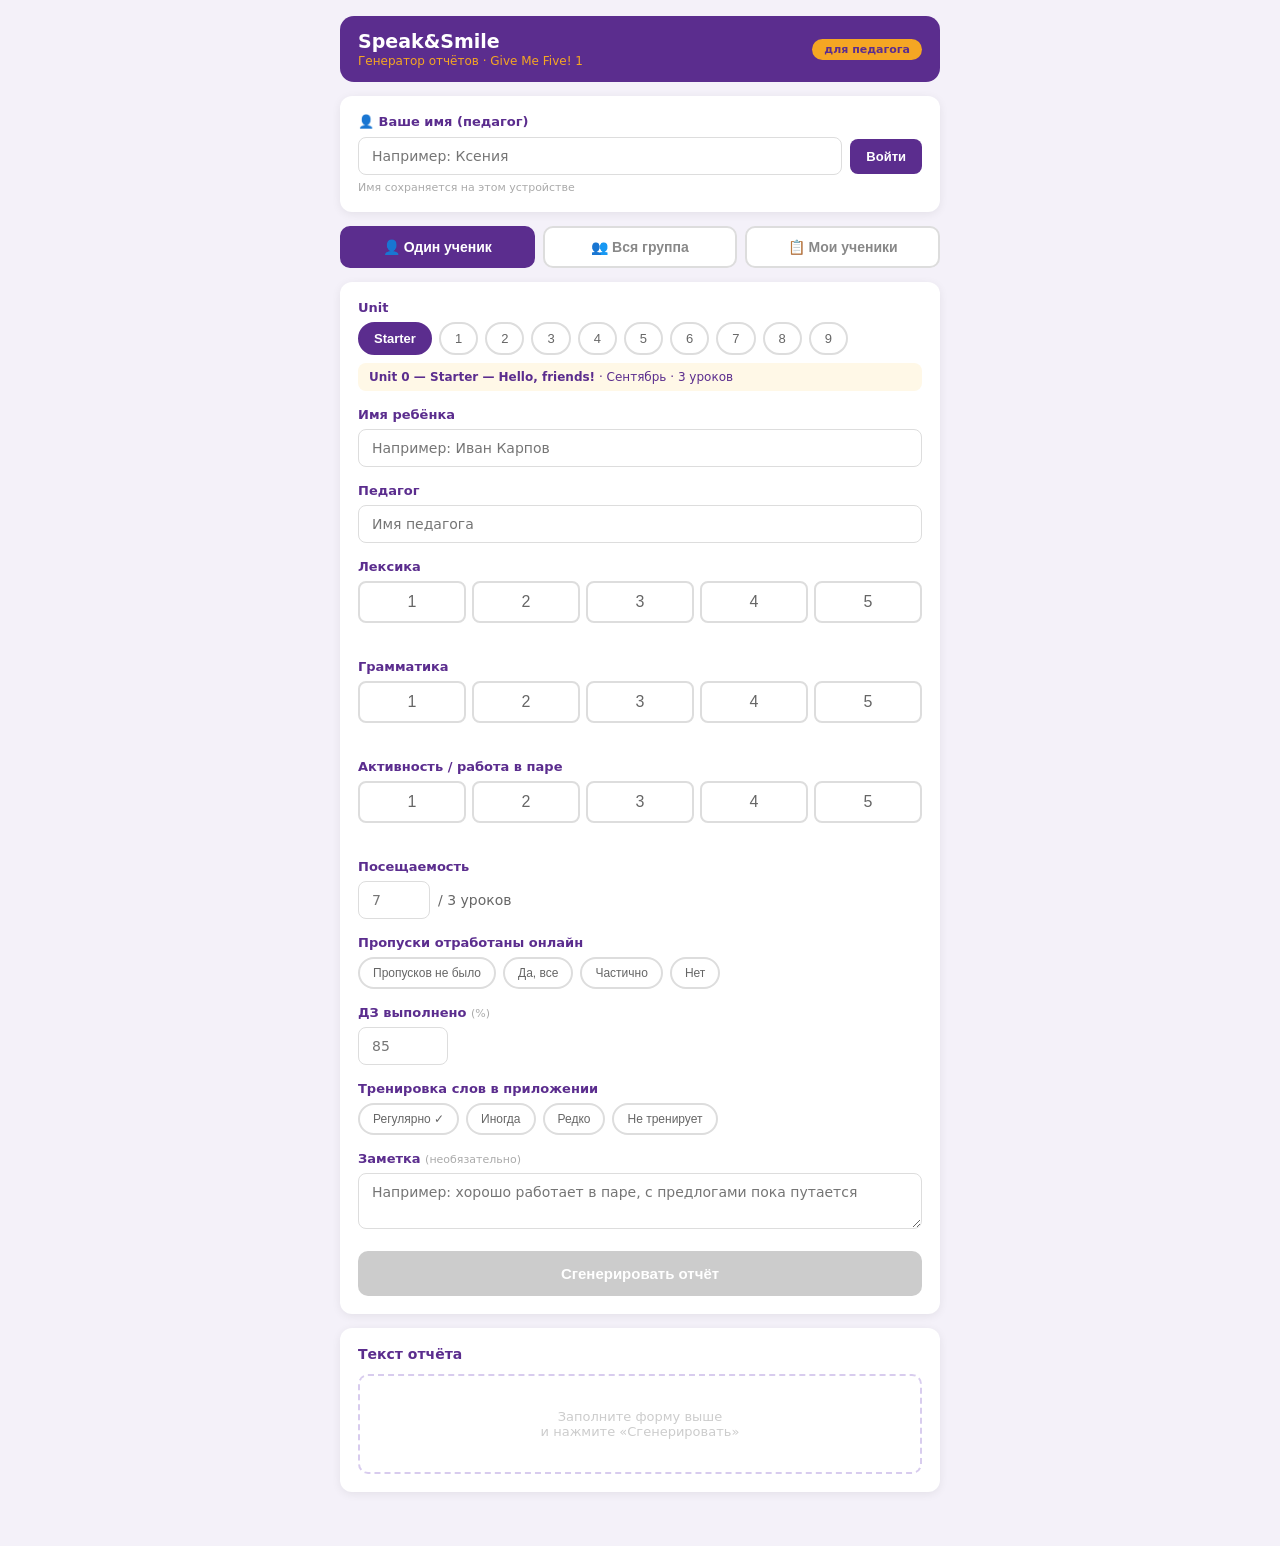
==== index.html @ 87c1279c "Rename GMF1 report generator.html to index.html" ====
<!DOCTYPE html>
<html lang="ru">
<head>
<meta charset="UTF-8">
<meta name="viewport" content="width=device-width, initial-scale=1.0">
<title>Speak&Smile · Генератор отчётов</title>
<style>
* { box-sizing: border-box; margin: 0; padding: 0; }
body {
  font-family: 'Segoe UI', system-ui, -apple-system, sans-serif;
  background: #f4f1f9; min-height: 100vh;
  padding: 16px 14px 40px; color: #222;
}
.wrap { max-width: 600px; margin: 0 auto; }

.header {
  background: #5B2D8E; border-radius: 14px;
  padding: 14px 18px; margin-bottom: 14px;
  display: flex; align-items: center; justify-content: space-between;
}
.header-title { color: white; font-weight: 800; font-size: 19px; }
.header-sub { color: #F5A623; font-size: 12px; margin-top: 2px; }
.header-badge {
  background: #F5A623; color: #5B2D8E;
  font-weight: 700; font-size: 11px;
  padding: 4px 12px; border-radius: 20px;
}

/* Tabs */
.tabs {
  display: flex; gap: 8px; margin-bottom: 14px;
}
.tab {
  flex: 1; padding: 11px;
  border-radius: 10px; border: 2px solid #ddd;
  background: white; color: #888;
  font-size: 14px; font-weight: 600;
  cursor: pointer; text-align: center;
  -webkit-tap-highlight-color: transparent;
}
.tab.on { background: #5B2D8E; border-color: #5B2D8E; color: white; }

.tab-content { display: none; }
.tab-content.on { display: block; }

.card {
  background: white; border-radius: 12px;
  padding: 18px; box-shadow: 0 2px 10px rgba(0,0,0,0.07);
  margin-bottom: 14px;
}
.field { margin-bottom: 16px; }
.lbl {
  display: block; font-size: 13px; font-weight: 600;
  color: #5B2D8E; margin-bottom: 7px;
}
.lbl-hint { font-weight: 400; color: #aaa; font-size: 11px; }
input[type=text], input[type=number], textarea, select {
  width: 100%; padding: 10px 13px;
  border-radius: 8px; border: 1.5px solid #ddd;
  font-size: 14px; font-family: inherit; outline: none;
  -webkit-appearance: none; appearance: none;
  background: white;
}
textarea { resize: vertical; min-height: 56px; }

.pills { display: flex; flex-wrap: wrap; gap: 7px; margin-bottom: 8px; }
.pill {
  padding: 7px 14px; border-radius: 20px;
  border: 2px solid #ddd; background: white;
  color: #666; font-size: 13px; font-weight: 500;
  cursor: pointer; -webkit-tap-highlight-color: transparent;
}
.pill.on { background: #5B2D8E; border-color: #5B2D8E; color: white; font-weight: 700; }

.srow { display: flex; gap: 6px; }
.sbtn {
  flex: 1; padding: 10px 2px;
  border-radius: 8px; border: 2px solid #ddd;
  background: white; color: #666;
  font-size: 16px; cursor: pointer;
  -webkit-tap-highlight-color: transparent;
}
.sbtn.on { background: #5B2D8E; border-color: #5B2D8E; color: white; font-weight: 700; }
.shint { font-size: 11px; color: #999; font-style: italic; margin-top: 5px; min-height: 15px; }

.orow { display: flex; flex-wrap: wrap; gap: 7px; }
.obtn {
  padding: 7px 13px; border-radius: 20px;
  border: 2px solid #ddd; background: white;
  color: #666; font-size: 12px; font-weight: 500;
  cursor: pointer; -webkit-tap-highlight-color: transparent;
}
.obtn.on { background: #5B2D8E; border-color: #5B2D8E; color: white; font-weight: 700; }

.unit-info {
  background: #FFF8E7; border-radius: 8px;
  padding: 7px 11px; font-size: 12px; color: #5B2D8E;
}
.trow { display: flex; align-items: center; gap: 8px; }
.trow input { width: 72px; }
.slash { color: #bbb; font-size: 22px; }
.fhint { font-size: 11px; color: #aaa; margin-top: 4px; }
.pctprev { font-size: 13px; color: #5B2D8E; font-weight: 600; margin-top: 4px; min-height: 18px; }

.genbtn {
  width: 100%; padding: 14px; border-radius: 10px; border: none;
  background: #5B2D8E; color: white;
  font-weight: 700; font-size: 15px; cursor: pointer;
  -webkit-tap-highlight-color: transparent; margin-top: 2px;
}
.genbtn:disabled { background: #ccc; }

.out-hdr { display: flex; align-items: center; justify-content: space-between; margin-bottom: 12px; }
.out-ttl { font-size: 14px; font-weight: 700; color: #5B2D8E; }
.cpbtn {
  padding: 6px 16px; border-radius: 20px;
  border: 1.5px solid #5B2D8E; background: white; color: #5B2D8E;
  font-size: 12px; font-weight: 600; cursor: pointer;
  -webkit-tap-highlight-color: transparent;
}
.cpbtn.done { background: #5B2D8E; color: white; }
.rempty {
  min-height: 100px; display: flex; align-items: center; justify-content: center;
  color: #ccc; text-align: center;
  border: 2px dashed #d8ccee; border-radius: 10px;
  font-size: 13px; padding: 20px;
}
.rbox {
  background: #EDE7F6; border-radius: 10px;
  padding: 16px; font-size: 14px; line-height: 1.8; display: none;
}
.rhint {
  margin-top: 10px; padding: 10px 12px;
  background: #FFF8E7; border-radius: 8px;
  font-size: 12px; color: #777;
  border-left: 3px solid #F5A623; display: none;
}

/* ── GROUP TAB ── */
.group-top {
  display: grid; grid-template-columns: 1fr 1fr; gap: 12px;
  margin-bottom: 16px;
}
.group-section-title {
  font-size: 13px; font-weight: 700; color: #5B2D8E;
  margin-bottom: 10px; padding-bottom: 6px;
  border-bottom: 2px solid #F5A623;
}

/* Pupil rows */
.pupil-row {
  background: white; border-radius: 10px;
  border: 1.5px solid #e8e0f0;
  padding: 14px; margin-bottom: 10px;
}
.pupil-num {
  display: inline-block;
  background: #5B2D8E; color: white;
  font-size: 11px; font-weight: 700;
  padding: 2px 8px; border-radius: 10px;
  margin-bottom: 10px;
}
.pupil-grid {
  display: grid; grid-template-columns: 1fr 1fr; gap: 10px;
}
.pupil-field label {
  display: block; font-size: 11px; font-weight: 600;
  color: #5B2D8E; margin-bottom: 4px;
}
.mini-scores { display: flex; gap: 4px; }
.msb {
  flex: 1; padding: 7px 2px;
  border-radius: 6px; border: 1.5px solid #ddd;
  background: white; color: #666;
  font-size: 14px; cursor: pointer;
  -webkit-tap-highlight-color: transparent;
  text-align: center;
}
.msb.on { background: #5B2D8E; border-color: #5B2D8E; color: white; font-weight: 700; }
.mini-opts { display: flex; flex-wrap: wrap; gap: 4px; }
.mob {
  padding: 4px 8px; border-radius: 12px;
  border: 1.5px solid #ddd; background: white;
  color: #666; font-size: 11px;
  cursor: pointer; -webkit-tap-highlight-color: transparent;
}
.mob.on { background: #5B2D8E; border-color: #5B2D8E; color: white; font-weight: 700; }
.pupil-field input[type=number] { padding: 7px 10px; font-size: 13px; }
.pupil-field input[type=text] { padding: 7px 10px; font-size: 13px; }
.pupil-field textarea { min-height: 42px; padding: 7px 10px; font-size: 12px; }
.pupil-field.full { grid-column: 1 / -1; }

/* Group report output */
.greport-item {
  background: #EDE7F6; border-radius: 10px;
  padding: 14px; margin-bottom: 12px;
}
.greport-name {
  font-size: 12px; font-weight: 700; color: #5B2D8E;
  margin-bottom: 8px; display: flex;
  justify-content: space-between; align-items: center;
}
.greport-text { font-size: 13px; line-height: 1.75; }

/* Pupils list */
.pupil-card {
  border: 1.5px solid #e8e0f0; border-radius: 10px;
  padding: 12px; margin-bottom: 10px;
}
.pupil-card-name {
  font-size: 14px; font-weight: 700; color: #5B2D8E;
  margin-bottom: 8px;
}
.unit-badges { display: flex; flex-wrap: wrap; gap: 5px; margin-bottom: 8px; }
.unit-badge {
  padding: 4px 10px; border-radius: 12px;
  font-size: 11px; font-weight: 600;
  background: #EDE7F6; color: #5B2D8E;
  cursor: pointer; border: 1.5px solid #D8CCEA;
}
.unit-badge.has-data { background: #5B2D8E; color: white; border-color: #5B2D8E; }
.year-btn {
  padding: 7px 14px; border-radius: 8px;
  border: none; background: #F5A623; color: #5B2D8E;
  font-size: 12px; font-weight: 700; cursor: pointer;
  -webkit-tap-highlight-color: transparent;
}
.del-btn {
  padding: 5px 10px; border-radius: 8px;
  border: 1.5px solid #ffcccc; background: white; color: #cc4444;
  font-size: 11px; cursor: pointer;
  -webkit-tap-highlight-color: transparent;
}

/* Year report */
.year-table { width: 100%; border-collapse: collapse; font-size: 12px; margin: 10px 0; }
.year-table th {
  background: #5B2D8E; color: white;
  padding: 6px 4px; text-align: center; font-weight: 600;
}
.year-table td {
  padding: 6px 4px; text-align: center;
  border-bottom: 1px solid #e8e0f0;
}
.year-table tr:nth-child(even) td { background: #f9f6ff; }
.score-cell { font-weight: 700; }
.score-5 { color: #2e7d32; }
.score-4 { color: #558b2f; }
.score-3 { color: #f57c00; }
.score-2 { color: #c62828; }
.score-1 { color: #b71c1c; }
.year-summary {
  background: #EDE7F6; border-radius: 10px;
  padding: 14px; margin-top: 12px;
  font-size: 14px; line-height: 1.8;
}
</style>
</head>
<body>
<div class="wrap">

<div class="header">
  <div>
    <div class="header-title">Speak&amp;Smile</div>
    <div class="header-sub">Генератор отчётов · Give Me Five! 1</div>
  </div>
  <div class="header-badge">для педагога</div>
</div>

<!-- Teacher login -->
<div class="card" id="teacherCard" style="margin-bottom:14px">
  <div class="lbl" style="margin-bottom:8px">👤 Ваше имя (педагог)</div>
  <div style="display:flex;gap:8px;align-items:center">
    <input type="text" id="teacherLogin" placeholder="Например: Ксения" style="flex:1">
    <button onclick="setTeacher()" style="padding:10px 16px;border-radius:8px;border:none;background:#5B2D8E;color:white;font-weight:700;font-size:13px;cursor:pointer;white-space:nowrap">Войти</button>
  </div>
  <div style="font-size:11px;color:#aaa;margin-top:6px">Имя сохраняется на этом устройстве</div>
</div>
<div id="teacherBadge" style="display:none;margin-bottom:14px;padding:10px 16px;background:#EDE7F6;border-radius:10px;align-items:center;justify-content:space-between">
  <span style="font-size:13px;color:#5B2D8E;font-weight:600" id="teacherBadgeName"></span>
  <button onclick="changeTeacher()" style="font-size:11px;color:#aaa;background:none;border:none;cursor:pointer">Сменить</button>
</div>

<!-- Tabs -->
<div class="tabs" style="flex-wrap:wrap">
  <button class="tab on" onclick="switchTab('one',this)">👤 Один ученик</button>
  <button class="tab" onclick="switchTab('group',this)">👥 Вся группа</button>
  <button class="tab" onclick="switchTab('pupils',this);loadPupils()">📋 Мои ученики</button>
</div>

<!-- ════════════════════════════════════════
     TAB: ONE PUPIL
═══════════════════════════════════════ -->
<div class="tab-content on" id="tab-one">
<div class="card">

  <div class="field">
    <span class="lbl">Unit</span>
    <div class="pills" id="unitPills">
      <button class="pill on" onclick="selUnit(0,this,'one')">Starter</button>
      <button class="pill" onclick="selUnit(1,this,'one')">1</button>
      <button class="pill" onclick="selUnit(2,this,'one')">2</button>
      <button class="pill" onclick="selUnit(3,this,'one')">3</button>
      <button class="pill" onclick="selUnit(4,this,'one')">4</button>
      <button class="pill" onclick="selUnit(5,this,'one')">5</button>
      <button class="pill" onclick="selUnit(6,this,'one')">6</button>
      <button class="pill" onclick="selUnit(7,this,'one')">7</button>
      <button class="pill" onclick="selUnit(8,this,'one')">8</button>
      <button class="pill" onclick="selUnit(9,this,'one')">9</button>
    </div>
    <div class="unit-info" id="uinfo-one"><strong>Unit 1 — My Classroom</strong> · Сентябрь</div>
  </div>

  <div class="field">
    <label class="lbl" for="cname">Имя ребёнка</label>
    <input type="text" id="cname" placeholder="Например: Иван Карпов" oninput="chkOne()">
  </div>
  <div class="field">
    <label class="lbl" for="tname">Педагог</label>
    <input type="text" id="tname" placeholder="Имя педагога">
  </div>

  <div class="field">
    <span class="lbl">Лексика</span>
    <div class="srow" id="vrow">
      <button class="sbtn" onclick="selS('v',1,this)">1</button>
      <button class="sbtn" onclick="selS('v',2,this)">2</button>
      <button class="sbtn" onclick="selS('v',3,this)">3</button>
      <button class="sbtn" onclick="selS('v',4,this)">4</button>
      <button class="sbtn" onclick="selS('v',5,this)">5</button>
    </div>
    <div class="shint" id="vhint"></div>
  </div>
  <div class="field">
    <span class="lbl">Грамматика</span>
    <div class="srow" id="grow">
      <button class="sbtn" onclick="selS('g',1,this)">1</button>
      <button class="sbtn" onclick="selS('g',2,this)">2</button>
      <button class="sbtn" onclick="selS('g',3,this)">3</button>
      <button class="sbtn" onclick="selS('g',4,this)">4</button>
      <button class="sbtn" onclick="selS('g',5,this)">5</button>
    </div>
    <div class="shint" id="ghint"></div>
  </div>
  <div class="field">
    <span class="lbl">Активность / работа в паре</span>
    <div class="srow" id="arow">
      <button class="sbtn" onclick="selS('a',1,this)">1</button>
      <button class="sbtn" onclick="selS('a',2,this)">2</button>
      <button class="sbtn" onclick="selS('a',3,this)">3</button>
      <button class="sbtn" onclick="selS('a',4,this)">4</button>
      <button class="sbtn" onclick="selS('a',5,this)">5</button>
    </div>
    <div class="shint" id="ahint"></div>
  </div>

  <div class="field">
    <span class="lbl">Посещаемость</span>
    <div class="trow">
      <input type="number" id="att" placeholder="7" min="0" max="8" style="width:72px">
      <span style="color:#666;font-size:14px" id="attMax">/ 7 уроков</span>
    </div>
  </div>
  <div class="field">
    <span class="lbl">Пропуски отработаны онлайн</span>
    <div class="orow" id="orow">
      <button class="obtn" onclick="selO('none',this)">Пропусков не было</button>
      <button class="obtn" onclick="selO('yes',this)">Да, все</button>
      <button class="obtn" onclick="selO('partial',this)">Частично</button>
      <button class="obtn" onclick="selO('no',this)">Нет</button>
    </div>
  </div>
  <div class="field">
    <span class="lbl">ДЗ выполнено <span class="lbl-hint">(%)</span></span>
    <input type="number" id="hw" placeholder="85" min="0" max="100" style="width:90px">
  </div>
  <div class="field">
    <span class="lbl">Тренировка слов в приложении</span>
    <div class="orow" id="approw">
      <button class="obtn" onclick="selApp('always',this)">Регулярно ✓</button>
      <button class="obtn" onclick="selApp('sometimes',this)">Иногда</button>
      <button class="obtn" onclick="selApp('rarely',this)">Редко</button>
      <button class="obtn" onclick="selApp('never',this)">Не тренирует</button>
    </div>
  </div>
  <div id="testField" class="field">
    <span class="lbl">Результат теста</span>
    <div class="trow">
      <input type="number" id="ts" placeholder="54" min="0" oninput="updPct()">
      <span class="slash">/</span>
      <input type="number" id="tt" placeholder="60" min="0" oninput="updPct()">
    </div>
    <div class="fhint">набрано / максимум</div>
    <div class="pctprev" id="pctprev"></div>
  </div>
  <div class="field">
    <label class="lbl" for="note">Заметка <span class="lbl-hint">(необязательно)</span></label>
    <textarea id="note" placeholder="Например: хорошо работает в паре, с предлогами пока путается"></textarea>
  </div>

  <button class="genbtn" id="gbtn" disabled onclick="genOne()">Сгенерировать отчёт</button>
</div>

<div class="card">
  <div class="out-hdr">
    <div class="out-ttl">Текст отчёта</div>
    <button class="cpbtn" id="cpbtn" style="display:none" onclick="cpOne()">Копировать</button>
  </div>
  <div class="rempty" id="rempty">Заполните форму выше<br>и нажмите «Сгенерировать»</div>
  <div class="rbox" id="rbox"></div>
  <div class="rhint" id="rhint">Скопируйте текст и вставьте в Telegram или приложение.</div>
  <div id="saveOneArea" style="display:none;margin-top:10px">
    <button onclick="saveOne()" id="saveBtnOne" style="width:100%;padding:11px;border-radius:10px;border:2px solid #5B2D8E;background:white;color:#5B2D8E;font-weight:700;font-size:14px;cursor:pointer">
      💾 Сохранить данные ученика
    </button>
    <div id="saveOneMsg" style="font-size:12px;color:#aaa;text-align:center;margin-top:6px;min-height:16px"></div>
  </div>
</div>
</div><!-- /tab-one -->


<!-- ════════════════════════════════════════
     TAB: GROUP
═══════════════════════════════════════ -->
<div class="tab-content" id="tab-group">
<div class="card">
  <div class="group-section-title">Общие данные группы</div>

  <div class="group-top">
    <div class="field">
      <span class="lbl">Unit</span>
      <div class="pills" id="gUnitPills">
        <button class="pill on" onclick="selUnit(0,this,'group')">Starter</button>
        <button class="pill" onclick="selUnit(1,this,'group')">1</button>
        <button class="pill" onclick="selUnit(2,this,'group')">2</button>
        <button class="pill" onclick="selUnit(3,this,'group')">3</button>
        <button class="pill" onclick="selUnit(4,this,'group')">4</button>
        <button class="pill" onclick="selUnit(5,this,'group')">5</button>
        <button class="pill" onclick="selUnit(6,this,'group')">6</button>
        <button class="pill" onclick="selUnit(7,this,'group')">7</button>
        <button class="pill" onclick="selUnit(8,this,'group')">8</button>
        <button class="pill" onclick="selUnit(9,this,'group')">9</button>
      </div>
      <div class="unit-info" id="uinfo-group" style="margin-top:6px"><strong>Unit 1 — My Classroom</strong> · Сентябрь</div>
    </div>
    <div>
      <div class="field">
        <label class="lbl" for="gTeacher">Педагог</label>
        <input type="text" id="gTeacher" placeholder="Имя педагога">
      </div>
      <div class="field">
        <label class="lbl" for="gTestTotal">Максимум теста</label>
        <input type="number" id="gTestTotal" placeholder="60" min="0" style="width:80px">
      </div>
    </div>
  </div>
</div>

<!-- 12 pupil rows -->
<div id="pupilRows"></div>

<div class="card" style="text-align:center">
  <button class="genbtn" onclick="genGroup()" style="max-width:400px;margin:0 auto;margin-bottom:10px">
    Сгенерировать все отчёты
  </button>
  <button onclick="saveGroup()" id="saveBtnGroup" style="display:none;width:100%;max-width:400px;margin:0 auto;padding:11px;border-radius:10px;border:2px solid #5B2D8E;background:white;color:#5B2D8E;font-weight:700;font-size:14px;cursor:pointer">
    💾 Сохранить данные группы
  </button>
  <div id="saveGroupMsg" style="font-size:12px;color:#aaa;text-align:center;margin-top:6px;min-height:16px"></div>
</div>

<div id="groupOutput"></div>
</div><!-- /tab-group -->

<!-- ════════════════════════════════════════
     TAB: MY PUPILS
═══════════════════════════════════════ -->
<div class="tab-content" id="tab-pupils">

<div class="card">
  <div class="group-section-title">Мои ученики</div>
  <div style="font-size:12px;color:#aaa;margin-bottom:12px">
    Все сохранённые данные на этом устройстве
  </div>
  <div id="pupilsList"></div>
</div>

<!-- Годовой отчёт -->
<div class="card" id="yearCard" style="display:none">
  <div class="group-section-title" id="yearTitle"></div>
  <div id="yearContent"></div>
</div>

</div><!-- /tab-pupils -->

</div><!-- /wrap -->

<script>
var UNITS=[
  {n:0,t:"Starter — Hello, friends!",  m:"Сентябрь",          att:3,  hasTest:false, v:"числа 1–10, цвета, дни недели, формы",                        g:"Hello / Goodbye. What's your name? / I'm (Jake). Classroom commands."},
  {n:1,t:"Ready for school!",           m:"Сентябрь–Октябрь",  att:7,  hasTest:true,  v:"предметы класса (pencil, book, bag, ruler, scissors, glue)",   g:"Where's my…? / It's in / on / under the (bag)"},
  {n:2,t:"Happy birthday!",             m:"Октябрь",            att:7,  hasTest:true,  v:"игрушки (bike, ball, kite, doll, robot, skateboard)",          g:"Is it a…? / Yes, it is. / No, it isn't. / My favourite toy is…"},
  {n:3,t:"At the circus",               m:"Ноябрь",             att:7,  hasTest:true,  v:"части тела, внешность (head, eyes, nose, hair, arms, legs)",   g:"I've / He's / She's got… (have got)"},
  {n:4,t:"Fantastic food!",             m:"Ноябрь–Декабрь",    att:9,  hasTest:true,  v:"еда и фрукты (pizza, soup, salad, fish, bananas, grapes)",    g:"I like / don't like / love… Do you like…? Yes/No"},
  {n:5,t:"Fun on the farm",             m:"Январь–Февраль",    att:7,  hasTest:true,  v:"животные фермы (cow, horse, sheep, pig, duck, hen, goat)",    g:"can / can't — (Birds) can fly. / (Pigs) can't climb."},
  {n:6,t:"A day in the park",           m:"Февраль",            att:7,  hasTest:true,  v:"парк, природа (slide, swing, pond, tree, flower, butterfly)", g:"Where's / Where are…? He's / She's / They're (behind / next to…)"},
  {n:7,t:"Let's explore my town!",      m:"Март",               att:7,  hasTest:true,  v:"места в городе, транспорт (zoo, library, hospital, bus, train)", g:"There is / There are… How many…? Numbers 11–20"},
  {n:8,t:"Camping fun!",                m:"Март–Апрель",        att:7,  hasTest:true,  v:"одежда, активности (T-shirt, jeans, coat, boots; climbing, fishing)", g:"Present Continuous — What are you wearing? / He's / She's (riding a horse)"},
  {n:9,t:"Day and night",               m:"Апрель–Май",         att:11, hasTest:true,  v:"ежедневные действия (wake up, brush teeth, have breakfast, go to school, go to bed)", g:"I (wash my face) every day. / In the morning / afternoon / evening"}
];
var SL={1:"не усвоено",2:"слабо, нужна дополнительная работа",3:"справляется с поддержкой",4:"уверенно",5:"отлично, без подсказок"};
var AL={1:"почти не включается",2:"активность ниже среднего",3:"включается, иногда нужно побуждение",4:"активен(а), хорошо работает в паре",5:"очень активен(а), инициативен(а)"};
var OL={none:"пропусков не было",yes:"все пропуски отработаны онлайн",partial:"пропуски отработаны частично",no:"пропущенные уроки не отработаны"};
var APL={always:"регулярно ✓",sometimes:"иногда",rarely:"редко — рекомендуем заниматься чаще",never:"не выполняется — рекомендуем включить в домашнюю рутину"};

var S={ui:0,v:0,g:0,a:0,o:"",app:""};
var GS={ui:0};

// ── Tab switch ────────────────────────────────────────────
function switchTab(name,btn){
  document.querySelectorAll('.tab').forEach(function(b){b.classList.remove('on');});
  document.querySelectorAll('.tab-content').forEach(function(c){c.classList.remove('on');});
  btn.classList.add('on');
  document.getElementById('tab-'+name).classList.add('on');
}

// ── Unit select ───────────────────────────────────────────
function selUnit(i,btn,mode){
  var pillsId = mode==='group' ? 'gUnitPills' : 'unitPills';
  var infoId  = mode==='group' ? 'uinfo-group' : 'uinfo-one';
  document.querySelectorAll('#'+pillsId+' .pill').forEach(function(b){b.classList.remove('on');});
  btn.classList.add('on');
  var u=UNITS[i];
  document.getElementById(infoId).innerHTML='<strong>Unit '+u.n+' — '+u.t+'</strong> · '+u.m+' · '+u.att+' уроков';
  if(mode==='one'){
    var attMax=document.getElementById('attMax');
    if(attMax) attMax.textContent='/ '+u.att+' уроков';
    var tf=document.getElementById('testField');
    if(tf) tf.style.display=u.hasTest?'':'none';
  }
  if(mode==='group') GS.ui=i; else { S.ui=i; chkOne(); }
}

// ── One-pupil selectors ───────────────────────────────────
function selS(k,val,btn){
  S[k]=val;
  var rowId=k==='v'?'vrow':k==='g'?'grow':'arow';
  var hintId=k==='v'?'vhint':k==='g'?'ghint':'ahint';
  document.querySelectorAll('#'+rowId+' .sbtn').forEach(function(b){b.classList.remove('on');});
  btn.classList.add('on');
  document.getElementById(hintId).textContent=(k==='a'?AL:SL)[val];
  chkOne();
}
function selO(val,btn){
  S.o=val;
  document.querySelectorAll('#orow .obtn').forEach(function(b){b.classList.remove('on');});
  btn.classList.add('on');
}
function selApp(val,btn){
  S.app=val;
  document.querySelectorAll('#approw .obtn').forEach(function(b){b.classList.remove('on');});
  btn.classList.add('on');
}
function updPct(){
  var s=parseFloat(document.getElementById('ts').value);
  var t=parseFloat(document.getElementById('tt').value);
  document.getElementById('pctprev').textContent=(s>0&&t>0)?'→ '+Math.round(s/t*100)+'%':'';
}
function chkOne(){
  var ok=document.getElementById('cname').value.trim()&&S.v&&S.g&&S.a;
  document.getElementById('gbtn').disabled=!ok;
}

// ── Тексты отчётов ────────────────────────────────────────
var REPORTS = {
  0: { // Starter — Hello, friends!
    main:[
      '{name} только начинает знакомиться с английским в учебнике. Стартовый блок — это плавный вход, и не все всё схватывают сразу. Продолжаем.',
      'Стартовый блок проходит постепенно. {name} уже откликается на команды класса (Stand up! Open your book!), знакомится и прощается по-английски. Числа и цвета из Starter — с опорой.',
      '{name} освоил(а) основу Starter: представляется — «My name is…», считает до 10, называет цвета и дни недели. На уроках участвует, в диалогах с опорой справляется. Хороший старт.',
      '{name} уверенно прошёл(а) Starter: знакомится — «What\'s your name? — I\'m…», называет числа, цвета, дни недели, понимает команды класса. Готов(а) к работе с учебником.',
      'Отличный старт! {name} сразу вошёл(а) в ритм: уверенно знакомится — «Hi! My name is… Nice to meet you!», считает до 10, знает все цвета и дни недели. Команды класса понимает без перевода. Прекрасная база для первого юнита.'
    ],
    reading:[
      'Фонетика (JP Book 2): начинаем знакомство со звуками ch, sh. Пока в самом начале.',
      'Фонетика (JP Book 2): звуки ch (chip) и sh (ship) — знакомство. {name} слышит разницу, читает с опорой.',
      'Фонетика (JP Book 2): ch и sh — с поддержкой. Начинаем th. {name} уже пробует читать короткие слова.',
      'Фонетика (JP Book 2): ch, sh — уверенно. th (this, three) — осваивает. Хороший темп.',
      'Фонетика (JP Book 2): ch, sh, th — отлично. {name} читает chip, chop, ship, fish, this, three — без ошибок. Сильное начало.'
    ]
  },
  1: { // Unit 1 — Ready for school!
    main:[
      '{name} пока осваивается с форматом учебника. Предметы класса и предлоги места (in, on, under) требуют дополнительной практики. Будем работать.',
      'Стартовый юнит даётся постепенно. {name} уже узнаёт предметы класса и понимает вопрос «Where\'s my pencil?», но самостоятельно строить ответ пока сложно. С опорой справляется — это уже хорошо.',
      '{name} освоил(а) предметы класса: pencil, book, bag, ruler, rubber, scissors, glue. Понимает и отвечает: «Where\'s my pencil? — It\'s on the desk». Предлоги in / on / under с опорой. В диалогах участвует.',
      'Хороший юнит! {name} знает предметы класса и уверенно отвечает: «It\'s in the bag / on the desk / under the chair». Умеет попросить: «May I borrow your ruler?» Ориентируется в классе на английском.',
      'Отличный юнит! {name} свободно ориентируется в классе: называет все предметы, говорит где что лежит — «It\'s in the bag», «Put it on the shelf». «May I borrow your…? — Of course!» использует в реальных ситуациях.'
    ],
    reading:[
      'Фонетика (JP Book 2): ch, sh, th, ng — продолжаем. Пока в процессе освоения.',
      'Фонетика: th (this, three) и ng (ring, long) — с опорой. Читает слова медленно.',
      'Фонетика: ch, sh, th, ng — знакомы. {name} читает с небольшой поддержкой: chip, shop, ring.',
      'Фонетика: ch, sh, th, ng — усвоены. {name} читает уверенно: chip, shop, fish, this, ring, long.',
      'Фонетика: ch, sh, th (мягкий и твёрдый), ng — отлично. {name} читает бегло: chip, much, ship, dish, this, that, ring, strong.'
    ]
  },
  2: { // Unit 2 — Happy birthday!
    main:[
      '{name} пока затрудняется с названиями игрушек и вопросом «Is it a…?». Тема интересная — продолжим закреплять.',
      'Игрушки знакомы частично: bike, ball, doll узнаёт. «Is it a bike? — Yes, it is» с опорой. robot и skateboard требуют повторения.',
      '{name} знает большинство игрушек и участвует в диалоге: «Is it a robot? — No, it isn\'t. It\'s a kite!» Прилагательные big / small, old / new — понимает, в речи с подсказкой.',
      '{name} уверенно ведёт диалог: «What is it? — It\'s a skateboard. Is it big? — Yes, it is!» Описывает: «It\'s a small red car». Загадки про игрушки — любимое задание.',
      '{name} говорит об игрушках свободно: описывает, загадывает, отгадывает — «It\'s big and fast. Is it a bike? — No! It\'s a skateboard!» Прилагательные в речи естественны: «I\'ve got a new blue robot».'
    ],
    reading:[
      'Фонетика (JP Book 2): короткие гласные a, e, i, o, u — различение. Пока в начале.',
      'Фонетика: короткие гласные — узнаёт с опорой. hat / hit / hot пока путаются.',
      'Фонетика: короткие гласные — с поддержкой. CVC-слова (cat, hen, big, dog, fun) — в основном правильно.',
      'Фонетика: короткие гласные — уверенно различает. CVC-слова — без ошибок.',
      'Фонетика: короткие гласные — отлично. {name} читает и пишет CVC-слова свободно, слышит разницу между hat / hit / hot.'
    ]
  },
  3: { // Unit 3 — At the circus
    main:[
      'Тема тела и внешности пока даётся с трудом. «I\'ve got…» — конструкция новая, нужна практика.',
      'Части тела знает: head, eyes, nose, mouth, hands, legs. «I\'ve got a red nose» с опорой получается. Описывать внешность другого пока сложно.',
      '{name} знает части тела и описывает себя: «I\'ve got blue eyes and short hair». Может описать другого: «She\'s got curly hair». В игре «Guess who?» с удовольствием участвует.',
      '{name} уверенно описывает внешность: «He\'s got big ears and a funny nose», «She\'s got long curly hair and green eyes». Have got — без ошибок. В «Guess who?» — один из лучших.',
      '{name} описывает внешность легко — и реальную, и фантастическую: «The monster has got three heads and four mouths!» Have got — свободно. Описание любого человека за 10 секунд.'
    ],
    reading:[
      'Фонетика (JP Book 2): двойные согласные (ll, ff, ss, zz) и ck — знакомство.',
      'Фонетика: двойные согласные (bell, off, miss) — с опорой. ck (kick, clock) — знакомство.',
      'Фонетика: двойные согласные — с поддержкой. ck vs k — понимает правило, иногда путается.',
      'Фонетика: двойные согласные — уверенно. ck (kick, back, clock) — без ошибок.',
      'Фонетика: двойные согласные и ck vs k — отлично. {name} применяет правила автоматически.'
    ]
  },
  4: { // Unit 4 — Fantastic food! + Резерв 1
    main:[
      'Еда и фрукты — тема пока осваивается. «I like / I don\'t like» понимает, но в речи использует с трудом.',
      '{name} знает основные продукты: pizza, rice, soup, fish. Говорит о предпочтениях с опорой: «I like pizza. I don\'t like soup». «Do you like…?» понимает, ответить самостоятельно пока сложно.',
      'Хорошо знает еду и фрукты. Ведёт диалог: «Do you like bananas? — Yes, I do! Do you like onions? — No, I don\'t!» Составил(а) своё меню. «I love pizza!» уже в активной речи.',
      '{name} уверенно говорит о еде: «I love pizza, but I don\'t like soup». Проводит опрос: «Do you like strawberries?» Составил(а) меню и рассказал(а) о нём классу.',
      '{name} говорит о еде естественно: «I love pasta and mangoes, but I absolutely don\'t like mushrooms!» Знает все продукты и фрукты, с удовольствием проводит опросы. Do you like…? — любимый вопрос на уроке.'
    ],
    reading:[
      'Фонетика (JP Book 2): Magic e (a-e, i-e) — знакомство. Пока в начале пути.',
      'Фонетика: Magic e (a-e: cake, name) — с опорой. Путает с короткой a.',
      'Фонетика: Magic e (a-e: cake; i-e: kite, bike) — с поддержкой. Длинная гласная начинает получаться.',
      'Фонетика: Magic e (a-e, e-e, i-e) — уверенно: cake, name, Pete, kite, smile.',
      'Фонетика: Magic e (a-e, e-e, i-e, o-e, u-e) — отлично. {name} читает длинные гласные свободно. Понимает правило молчаливой e.'
    ]
  },
  5: { // Unit 5 — Fun on the farm
    main:[
      'Животные фермы и can / can\'t — новая тема, пока даётся с трудом. Продолжаем.',
      'Знает основных животных: cow, horse, pig, duck. Can / can\'t понимает, в речи с опорой: «Cows can\'t fly».',
      '{name} знает животных фермы и говорит об их способностях: «Horses can run, but they can\'t swim». Загадки составляет с подсказкой.',
      '{name} уверенно использует can / can\'t: «Ducks can swim and fly, but they can\'t climb». Загадку составил(а) сам(а) и загадал(а) классу.',
      'Can / can\'t — свободное владение. {name} говорит о животных, людях и о себе: «I can swim and run, but I can\'t fly — I\'m not a bird!» Загадки составляет творчески.'
    ],
    reading:[
      'Фонетика (JP Book 2): /ai/ (rain, play) и /ee/ (tree, leaf) — знакомство.',
      'Фонетика: /ai/ через ai (rain) и ay (play) — с опорой. /ee/ через ee (tree) — знакомство.',
      'Фонетика: /ai/ — с поддержкой. /ee/ (ee, ea, e-e) — осваивает.',
      'Фонетика: /ai/ — уверенно. /ee/ через ee (tree) и ea (leaf, meat) — хорошо.',
      'Фонетика: /ai/ и /ee/ во всех написаниях — отлично. {name} читает: rain, play, tree, leaf, Pete — без подсказок.'
    ]
  },
  6: { // Unit 6 — A day in the park
    main:[
      'Парк и предлоги места — новая тема. «Where\'s…?» пока воспринимается с трудом, нужна практика.',
      'Знает места в парке: slide, swing, pond. Отвечает с опорой: «She\'s on the swing». Предлоги behind, in front of пока путаются.',
      '{name} ориентируется в парке: «Where\'s Tom? — He\'s behind the tree». Природные объекты знает. Предлоги места использует, иногда нужна подсказка.',
      '{name} уверенно описывает расположение: «She\'s on the swing», «They\'re behind the fountain», «The bee is next to the flower». «Where\'s…?» — без затруднений.',
      'Предлоги места — свободное владение. {name} описывает любую сцену: «The cat is under the bench, the bird is on the tree, the children are in front of the fountain».'
    ],
    reading:[
      'Фонетика (JP Book 2): /ie/ (pie, kite) и /oa/ (coat, grow) — знакомство.',
      'Фонетика: /ie/ (pie, i-e: kite) — с опорой. /oa/ (coat, grow) — знакомство.',
      'Фонетика: /ie/ — с поддержкой. /oa/ (oa, ow, o-e) — осваивает.',
      'Фонетика: /ie/ — уверенно (pie, kite, sky, night). /oa/ — хорошо (coat, grow, bone).',
      'Фонетика: /ie/ и /oa/ во всех написаниях — отлично. {name} читает: pie, kite, night, coat, toad, grow — без ошибок.'
    ]
  },
  7: { // Unit 7 — Let's explore my town!
    main:[
      'Город и «There is / There are» — объёмная тема. Пока в начале пути, продолжаем.',
      'Знает основные места: park, school, hospital, library. «There\'s a…» понимает, «There are…» и числа 11–20 пока с трудом.',
      '{name} говорит о городе: «There\'s a big library and two sweet shops». Числа 11–20 знает, «How many…?» с опорой.',
      '{name} уверенно описывает город: «There are three buses and a taxi». «How many schools are there?» — задаёт сам(а). Числа 11–20 — без ошибок.',
      'Город как на ладони! {name} описывает freely: «There\'s a big zoo next to the park, and there are twelve buses at the station». Числа, транспорт, места — всё в активном словаре.'
    ],
    reading:[
      'Фонетика (JP Book 2): /oo/ длинный и короткий, /or/ — знакомство.',
      'Фонетика: /oo/ длинный (moon, food) — с опорой. /oo/ короткий (book, cook) — путает.',
      'Фонетика: /oo/ оба варианта — с поддержкой. /or/ (storm, fork) — осваивает.',
      'Фонетика: /oo/ (moon / book) — уверенно различает. /or/ (storm, fork, sort) — хорошо.',
      'Фонетика: /oo/ длинный и короткий, /or/ — отлично. {name} различает moon и book на слух и в тексте.'
    ]
  },
  8: { // Unit 8 — Camping fun!
    main:[
      'Одежда и Present Continuous — новые темы. «What are you wearing?» пока воспринимается с трудом.',
      'Одежду знает частично: T-shirt, jeans, hat. Present Continuous понимает, «She\'s wearing…» самостоятельно строит с трудом.',
      '{name} знает одежду и отвечает: «I\'m wearing a blue T-shirt and jeans». Описывает других: «She\'s wearing a dress». Активности — с опорой.',
      '{name} уверенно использует Present Continuous: «He\'s climbing a tree», «She\'s wearing a red coat and boots». Описывает картинки и реальные ситуации.',
      'Present Continuous — как родной. {name} описывает всё что видит: «He\'s riding a horse, she\'s making a fire, and they\'re putting up a tent!» Написал(а) дневник похода — живо и с деталями.'
    ],
    reading:[
      'Фонетика (JP Book 2): /er/ (sister, bird, purple) и /ar/ (shark, farm) — знакомство.',
      'Фонетика: /er/ через er (sister) — с опорой. /ar/ (shark, farm) — знакомство.',
      'Фонетика: /er/ (er, ir, ur) — с поддержкой. /ar/ — осваивает.',
      'Фонетика: /er/ во всех написаниях — уверенно. /ar/ (shark, farm, star) — хорошо.',
      'Фонетика: /er/ (er/ir/ur) и /ar/ — отлично. {name} читает: sister, bird, purple, shark, farm — без ошибок.'
    ]
  },
  9: { // Unit 9 — Day and night + Final + Speaking + Резерв 2
    main:[
      'Распорядок дня и Present Simple — завершающий юнит. Тема даётся с трудом, но следующий год даст время для закрепления.',
      'Знает основные действия: wake up, have breakfast, go to school. Рассказывает с опорой. Present Simple — в процессе. На итоговом тесте справился(ась) с базовыми заданиями.',
      '{name} рассказывает о своём дне: «I wake up at seven. I have breakfast and go to school». Времена суток понимает. На финальном тесте и устном экзамене справился(ась) с основными заданиями.',
      '{name} уверенно описывает день: «I wake up, brush my teeth, have breakfast and go to school. In the evening I do my homework». На устном экзамене говорил(а) свободно. Сильное завершение года.',
      'Блестящее завершение года! {name} рассказывает о своём дне свободно и с деталями: «I wake up at seven, brush my teeth and have breakfast. I go to school in the morning, do homework in the afternoon, and read in the evening». Устный экзамен — уверенно, без подсказок.'
    ],
    reading:[
      'Фонетика (JP Book 2): /air/, /ou/, /oi/, soft c/g, ph — знакомство. Читаем первые мини-тексты.',
      'Фонетика: /air/ (chair) и /ou/ (found, brown) — с опорой. Мини-тексты читает медленно.',
      'Фонетика: /air/, /ou/, /oi/ — с поддержкой. Мини-тексты «The fish», «The fox» — справляется.',
      'Фонетика: /air/, /ou/, /oi/, soft c/g, ph — уверенно. Читает мини-тексты самостоятельно.',
      'Фонетика: весь JP Book 2 пройден отлично. {name} читает мини-тексты и короткие рассказы самостоятельно. За год — путь от отдельных звуков до связного чтения. Это огромный результат.'
    ]
  }
};

// ── Report builder ────────────────────────────────────────
function cap(s){return s.charAt(0).toUpperCase()+s.slice(1);}

function buildReport(name,teacher,unitIdx,v,g,a,att,online,hw,app,ts,tt,note){
  var u=UNITS[unitIdx];
  var rdata=REPORTS[unitIdx];
  function fill(s){ return s.replace(/\{name\}/g,name); }

  var vi=Math.max(0,Math.min(4,v-1));
  var mainText = rdata ? fill(rdata.main[vi]) : '';
  var readText = rdata ? fill(rdata.reading[vi]) : '';

  var actText={
    1:'На уроках пока сложно включиться — нужна постоянная поддержка. Будем работать.',
    2:'Активность пока невысокая, иногда нужно дополнительное побуждение. Потенциал есть.',
    3:'На уроках в целом включается в работу, в парных заданиях участвует.',
    4:'На уроках активен(а) и вовлечён(а), хорошо работает в паре с одноклassниками.',
    5:'Один(а) из самых активных на уроке — инициативен(а), охотно помогает партнёру, задаёт вопросы.'
  }[a];

  var lines=[];
  lines.push('📝 Отчёт · Unit '+u.n+' — '+u.t+' · '+u.m);
  lines.push('👤 '+name);
  lines.push('');
  if(mainText) lines.push(mainText);
  lines.push('');
  if(readText){ lines.push('📖 Чтение: '+readText); lines.push(''); }
  if(Math.abs(v-a)>=2){ lines.push('👥 Работа на уроке: '+actText); lines.push(''); }

  // Статистика — человеческим языком
  var statLines=[];
  if(att){
    var attN=parseInt(att), attMax=u.att;
    var attPct=Math.round(attN/attMax*100);
    var attStr;
    if(attPct===100) attStr='✅ Посещаемость: '+attN+' из '+attMax+' уроков — ни одного пропуска. Это важно: регулярность даёт результат.';
    else if(attPct>=80) attStr='📅 Посещаемость: '+attN+' из '+attMax+' уроков. Пропуски есть, но несущественные — материал усвоен в полном объёме.';
    else if(attPct>=60) attStr='📅 Посещаемость: '+attN+' из '+attMax+' уроков. Пропущено несколько занятий — часть материала отработана онлайн.';
    else attStr='📅 Посещаемость: '+attN+' из '+attMax+' уроков. Много пропусков — это влияет на темп. Рекомендуем уделить особое внимание регулярности.';
    if(online==='yes') attStr+=' Все пропущенные уроки отработаны онлайн — молодец!';
    else if(online==='partial') attStr+=' Часть пропусков отработана онлайн.';
    statLines.push(attStr);
  }
  if(hw){
    var hwN=parseInt(hw);
    if(hwN>=90) statLines.push('📚 Домашние задания: '+hwN+'% выполнено. Отличная дисциплина — это напрямую влияет на результат.');
    else if(hwN>=70) statLines.push('📚 Домашние задания: '+hwN+'% выполнено. Хороший показатель. Чуть больше регулярности — и прогресс ускорится.');
    else if(hwN>=50) statLines.push('📚 Домашние задания: '+hwN+'% выполнено. Рекомендуем уделять им больше внимания — 10–15 минут в день дают заметный эффект.');
    else statLines.push('📚 Домашние задания: '+hwN+'% выполнено. Домашняя работа выполняется редко — это сдерживает прогресс. Попробуйте выделить постоянное время для занятий.');
  }
  if(app){
    if(app==='always') statLines.push('📱 Приложение для тренировки слов: занимается регулярно. Отлично — слова закрепляются именно через повторение.');
    else if(app==='sometimes') statLines.push('📱 Приложение для тренировки слов: занимается иногда. Рекомендуем сделать это ежедневной привычкой — 5–7 минут перед сном, и слова переходят в долгосрочную память.');
    else if(app==='rarely') statLines.push('📱 Приложение для тренировки слов: занимается редко. Без регулярного повторения слова быстро забываются. 5 минут в день — и результат не заставит ждать.');
    else statLines.push('📱 Приложение для тренировки слов: пока не используется. Это простой способ закрепить лексику дома — 5 минут в день, бесплатно, ребёнку понравится.');
  }
  if(ts&&tt&&parseFloat(tt)>0){
    var pct=Math.round(parseFloat(ts)/parseFloat(tt)*100);
    var tc=pct>=90?'Отличный результат.':pct>=75?'Хороший результат.':pct>=60?'Есть над чем поработать в следующем юните.':'Тест показал пробелы — разберём их на уроках.';
    statLines.push('📝 Тест: '+ts+' из '+tt+' баллов ('+pct+'%). '+tc);
  } else if(ts){
    statLines.push('📝 Тест: '+ts+' баллов.');
  }
  if(statLines.length){ lines.push(statLines.join('\n')); lines.push(''); }

  if(note){ lines.push('💬 '+note); lines.push(''); }
  lines.push('С уважением, команда Speak&Smile | '+(teacher||'[педагог]'));
  return lines.join('\n');
}

// ── One pupil generate ────────────────────────────────────
function genOne(){
  var name=document.getElementById('cname').value.trim();
  var teacher=currentTeacher||document.getElementById('tname').value.trim()||'[педагог]';
  var att=document.getElementById('att').value;
  var hw=document.getElementById('hw').value;
  var ts=document.getElementById('ts').value;
  var tt=document.getElementById('tt').value;
  var note=document.getElementById('note').value.trim();
  var txt=buildReport(name,teacher,S.ui,S.v,S.g,S.a,att,S.o,hw,S.app,ts,tt,note);
  document.getElementById('rempty').style.display='none';
  var box=document.getElementById('rbox');
  box.style.display='block';
  box.innerHTML=txt.replace(/\n/g,'<br>');
  var cb=document.getElementById('cpbtn');
  cb.style.display='inline-block'; cb.textContent='Копировать'; cb.className='cpbtn';
  document.getElementById('rhint').style.display='block';
  document.getElementById('saveOneArea').style.display='block';
  document.getElementById('saveBtnOne').style.background='white';
  document.getElementById('saveOneMsg').textContent='';
}
function cpOne(){
  cpText(document.getElementById('rbox').innerText||'', document.getElementById('cpbtn'));
}

// ── Group tab: build pupil rows ───────────────────────────
function buildPupilRows(){
  var container=document.getElementById('pupilRows');
  container.innerHTML='';
  for(var i=1;i<=12;i++){
    var div=document.createElement('div');
    div.className='card pupil-row';
    div.setAttribute('data-pupil',i);
    div.innerHTML=
      '<div class="pupil-num">Ученик '+i+'</div>'+
      '<div class="pupil-grid">'+
        '<div class="pupil-field full">'+
          '<label>Имя</label>'+
          '<input type="text" id="p'+i+'_name" placeholder="Иван Карпов">'+
        '</div>'+
        '<div class="pupil-field">'+
          '<label>Лексика</label>'+
          '<div class="mini-scores">'+
            '<button class="msb" onclick="mSel('+i+',\'v\',1,this)">1</button>'+
            '<button class="msb" onclick="mSel('+i+',\'v\',2,this)">2</button>'+
            '<button class="msb" onclick="mSel('+i+',\'v\',3,this)">3</button>'+
            '<button class="msb" onclick="mSel('+i+',\'v\',4,this)">4</button>'+
            '<button class="msb" onclick="mSel('+i+',\'v\',5,this)">5</button>'+
          '</div>'+
        '</div>'+
        '<div class="pupil-field">'+
          '<label>Грамматика</label>'+
          '<div class="mini-scores">'+
            '<button class="msb" onclick="mSel('+i+',\'g\',1,this)">1</button>'+
            '<button class="msb" onclick="mSel('+i+',\'g\',2,this)">2</button>'+
            '<button class="msb" onclick="mSel('+i+',\'g\',3,this)">3</button>'+
            '<button class="msb" onclick="mSel('+i+',\'g\',4,this)">4</button>'+
            '<button class="msb" onclick="mSel('+i+',\'g\',5,this)">5</button>'+
          '</div>'+
        '</div>'+
        '<div class="pupil-field">'+
          '<label>Активность</label>'+
          '<div class="mini-scores">'+
            '<button class="msb" onclick="mSel('+i+',\'a\',1,this)">1</button>'+
            '<button class="msb" onclick="mSel('+i+',\'a\',2,this)">2</button>'+
            '<button class="msb" onclick="mSel('+i+',\'a\',3,this)">3</button>'+
            '<button class="msb" onclick="mSel('+i+',\'a\',4,this)">4</button>'+
            '<button class="msb" onclick="mSel('+i+',\'a\',5,this)">5</button>'+
          '</div>'+
        '</div>'+
        '<div class="pupil-field">'+
          '<label>Посещ. / 8</label>'+
          '<input type="number" id="p'+i+'_att" placeholder="8" min="0" max="8">'+
        '</div>'+
        '<div class="pupil-field">'+
          '<label>ДЗ %</label>'+
          '<input type="number" id="p'+i+'_hw" placeholder="85" min="0" max="100">'+
        '</div>'+
        '<div class="pupil-field">'+
          '<label>Тест (набрано)</label>'+
          '<input type="number" id="p'+i+'_ts" placeholder="54" min="0">'+
        '</div>'+
        '<div class="pupil-field">'+
          '<label>Пропуски онлайн</label>'+
          '<div class="mini-opts">'+
            '<button class="mob" onclick="mOpt('+i+',\'o\',\'none\',this)">Нет</button>'+
            '<button class="mob" onclick="mOpt('+i+',\'o\',\'yes\',this)">Все</button>'+
            '<button class="mob" onclick="mOpt('+i+',\'o\',\'partial\',this)">Частично</button>'+
            '<button class="mob" onclick="mOpt('+i+',\'o\',\'no\',this)">—</button>'+
          '</div>'+
        '</div>'+
        '<div class="pupil-field">'+
          '<label>Приложение</label>'+
          '<div class="mini-opts">'+
            '<button class="mob" onclick="mOpt('+i+',\'app\',\'always\',this)">✓ Регул.</button>'+
            '<button class="mob" onclick="mOpt('+i+',\'app\',\'sometimes\',this)">Иногда</button>'+
            '<button class="mob" onclick="mOpt('+i+',\'app\',\'rarely\',this)">Редко</button>'+
            '<button class="mob" onclick="mOpt('+i+',\'app\',\'never\',this)">Нет</button>'+
          '</div>'+
        '</div>'+
        '<div class="pupil-field full">'+
          '<label>Заметка</label>'+
          '<textarea id="p'+i+'_note" placeholder="необязательно"></textarea>'+
        '</div>'+
      '</div>';
    container.appendChild(div);
  }
}
// Per-pupil state
var PS={};
for(var pi=1;pi<=12;pi++) PS[pi]={v:0,g:0,a:0,o:'',app:''};

function mSel(pupil,key,val,btn){
  PS[pupil][key]=val;
  var row=btn.parentElement;
  row.querySelectorAll('.msb').forEach(function(b){b.classList.remove('on');});
  btn.classList.add('on');
}
function mOpt(pupil,key,val,btn){
  PS[pupil][key]=val;
  var row=btn.parentElement;
  row.querySelectorAll('.mob').forEach(function(b){b.classList.remove('on');});
  btn.classList.add('on');
}

// ── Group generate ────────────────────────────────────────
function genGroup(){
  var teacher=document.getElementById('gTeacher').value.trim()||'[Имя педагога]';
  var gtt=document.getElementById('gTestTotal').value;
  var out=document.getElementById('groupOutput');
  out.innerHTML='';
  var count=0;
  for(var i=1;i<=12;i++){
    var name=document.getElementById('p'+i+'_name').value.trim();
    if(!name) continue;
    var v=PS[i].v||3, g=PS[i].g||3, a=PS[i].a||3;
    var att=document.getElementById('p'+i+'_att').value;
    var hw=document.getElementById('p'+i+'_hw').value;
    var ts=document.getElementById('p'+i+'_ts').value;
    var note=document.getElementById('p'+i+'_note').value.trim();
    var html=buildReport(name,teacher,GS.ui,v,g,a,att,PS[i].o,hw,PS[i].app,ts,gtt,note);

    var card=document.createElement('div');
    card.className='card';
    var btnId='gcpbtn'+i;
    card.innerHTML=
      '<div class="greport-name">'+
        '<span>'+name+'</span>'+
        '<button class="cpbtn" id="'+btnId+'" onclick="cpGroup(\''+btnId+'\','+i+')">Копировать</button>'+
      '</div>'+
      '<div class="greport-text" id="greport'+i+'">'+html+'</div>';
    out.appendChild(card);
    count++;
  }
  if(count===0){
    out.innerHTML='<div class="card" style="color:#aaa;text-align:center;padding:20px">Введите имена учеников</div>';
  } else {
    out.scrollIntoView({behavior:'smooth'});
    document.getElementById('saveBtnGroup').style.display='block';
    document.getElementById('saveGroupMsg').textContent='';
  }
}

function cpGroup(btnId,i){
  var el=document.getElementById('greport'+i);
  cpText(el?el.innerText:'', document.getElementById(btnId));
}

// ── Copy helper ───────────────────────────────────────────
function cpText(text,btn){
  if(navigator.clipboard&&navigator.clipboard.writeText){
    navigator.clipboard.writeText(text).then(function(){flash(btn);});
  } else {
    var ta=document.createElement('textarea');
    ta.value=text; ta.style.position='fixed'; ta.style.opacity='0';
    document.body.appendChild(ta); ta.focus(); ta.select();
    try{document.execCommand('copy');flash(btn);}catch(e){}
    document.body.removeChild(ta);
  }
}
function flash(btn){
  btn.textContent='✓ Скопировано'; btn.classList.add('done');
  setTimeout(function(){btn.textContent='Копировать';btn.classList.remove('done');},2000);
}
function cpOne(){
  cpText(document.getElementById('rbox').innerText||'',document.getElementById('cpbtn'));
}

// ── Teacher login ─────────────────────────────────────────
var currentTeacher = '';

function initTeacher(){
  var saved = localStorage.getItem('ss_teacher');
  if(saved){
    currentTeacher = saved;
    showTeacherBadge();
  }
}

function setTeacher(){
  var val = document.getElementById('teacherLogin').value.trim();
  if(!val) return;
  currentTeacher = val;
  localStorage.setItem('ss_teacher', val);
  showTeacherBadge();
}

function showTeacherBadge(){
  document.getElementById('teacherCard').style.display = 'none';
  var badge = document.getElementById('teacherBadge');
  badge.style.display = 'flex';
  document.getElementById('teacherBadgeName').textContent = '👤 ' + currentTeacher;
  // Pre-fill teacher fields
  document.getElementById('tname').value = currentTeacher;
  document.getElementById('gTeacher').value = currentTeacher;
}

function changeTeacher(){
  document.getElementById('teacherCard').style.display = 'block';
  document.getElementById('teacherBadge').style.display = 'none';
  document.getElementById('teacherLogin').value = currentTeacher;
}

initTeacher();

// ── Save data ─────────────────────────────────────────────
function makeKey(teacher, name, unitIdx){
  return 'ss_' + teacher + '||' + name + '||' + unitIdx;
}

function saveOne(){
  var name = document.getElementById('cname').value.trim();
  if(!name){ alert('Введите имя ученика'); return; }
  if(!currentTeacher){ alert('Сначала введите имя педагога'); return; }
  var key = makeKey(currentTeacher, name, S.ui);
  var data = {
    name: name,
    teacher: currentTeacher,
    unitIdx: S.ui,
    v: S.v, g: S.g, a: S.a,
    att: document.getElementById('att').value,
    online: S.o,
    hw: document.getElementById('hw').value,
    app: S.app,
    ts: document.getElementById('ts').value,
    tt: document.getElementById('tt').value,
    note: document.getElementById('note').value.trim(),
    savedAt: new Date().toLocaleDateString('ru')
  };
  localStorage.setItem(key, JSON.stringify(data));
  // Also keep index of all saved pupils for this teacher
  var idxKey = 'ss_idx_' + currentTeacher;
  var idx = JSON.parse(localStorage.getItem(idxKey)||'[]');
  var entry = name + '||' + S.ui;
  if(idx.indexOf(entry) === -1){ idx.push(entry); localStorage.setItem(idxKey, JSON.stringify(idx)); }
  document.getElementById('saveOneMsg').textContent = '✓ Сохранено: ' + name + ' · Unit ' + UNITS[S.ui].n;
  document.getElementById('saveBtnOne').style.background = '#EDE7F6';
  setTimeout(function(){
    document.getElementById('saveOneMsg').textContent = '';
    document.getElementById('saveBtnOne').style.background = 'white';
  }, 3000);
}

function saveGroup(){
  if(!currentTeacher){ alert('Сначала введите имя педагога'); return; }
  var saved = 0;
  for(var i=1;i<=12;i++){
    var name = document.getElementById('p'+i+'_name').value.trim();
    if(!name) continue;
    var key = makeKey(currentTeacher, name, GS.ui);
    var data = {
      name: name,
      teacher: currentTeacher,
      unitIdx: GS.ui,
      v: PS[i].v||0, g: PS[i].g||0, a: PS[i].a||0,
      att: document.getElementById('p'+i+'_att').value,
      online: PS[i].o,
      hw: document.getElementById('p'+i+'_hw').value,
      app: PS[i].app,
      ts: document.getElementById('p'+i+'_ts').value,
      tt: document.getElementById('gTestTotal').value,
      note: document.getElementById('p'+i+'_note').value.trim(),
      savedAt: new Date().toLocaleDateString('ru')
    };
    localStorage.setItem(key, JSON.stringify(data));
    var idxKey = 'ss_idx_' + currentTeacher;
    var idx = JSON.parse(localStorage.getItem(idxKey)||'[]');
    var entry = name + '||' + GS.ui;
    if(idx.indexOf(entry) === -1){ idx.push(entry); localStorage.setItem(idxKey, JSON.stringify(idx)); }
    saved++;
  }
  var msg = document.getElementById('saveGroupMsg');
  msg.textContent = '✓ Сохранено учеников: ' + saved + ' · Unit ' + UNITS[GS.ui].n;
  setTimeout(function(){ msg.textContent=''; }, 3000);
}




// ── Pupils tab ────────────────────────────────────────────
function loadPupils(){
  if(!currentTeacher){
    document.getElementById('pupilsList').innerHTML =
      '<div style="color:#aaa;font-size:13px;text-align:center;padding:20px">Сначала войдите как педагог</div>';
    return;
  }
  var idxKey = 'ss_idx_' + currentTeacher;
  var idx = JSON.parse(localStorage.getItem(idxKey)||'[]');
  var pupils = {};
  idx.forEach(function(entry){
    var parts = entry.split('||');
    var name = parts[0], unitIdx = parseInt(parts[1]);
    if(!pupils[name]) pupils[name] = [];
    if(pupils[name].indexOf(unitIdx) === -1) pupils[name].push(unitIdx);
  });
  var names = Object.keys(pupils);
  var container = document.getElementById('pupilsList');
  if(names.length === 0){
    container.innerHTML = '<div style="color:#aaa;font-size:13px;text-align:center;padding:20px">Нет сохранённых данных</div>';
    return;
  }
  container.innerHTML = '';
  names.forEach(function(name){
    var units = pupils[name].sort(function(a,b){return a-b;});
    var div = document.createElement('div');
    div.className = 'pupil-card';
    var badges = '';
    for(var u=0;u<UNITS.length;u++){
      var hasData = units.indexOf(u) !== -1;
      var cls = 'unit-badge' + (hasData ? ' has-data' : '');
      if(hasData){
        badges += '<span class="' + cls + '" onclick="showUnitData(\'' + name + '\',' + u + ')">U' + (u+1) + '</span>';
      } else {
        badges += '<span class="' + cls + '">U' + (u+1) + '</span>';
      }
    }
    div.innerHTML =
      '<div class="pupil-card-name">' + name + '</div>' +
      '<div class="unit-badges">' + badges + '</div>' +
      '<div style="display:flex;gap:8px;margin-top:8px">' +
        '<button class="year-btn" onclick="showYearReport(\'' + name + '\')">&#128202; Годовой отчёт</button>' +
        '<button class="del-btn" onclick="deletePupil(\'' + name + '\')">Удалить</button>' +
      '</div>';
    container.appendChild(div);
  });
  document.getElementById('yearCard').style.display = 'none';
}

function showUnitData(name, unitIdx){
  var key = makeKey(currentTeacher, name, unitIdx);
  var data = JSON.parse(localStorage.getItem(key)||'null');
  if(!data){ alert('Нет данных'); return; }
  var u = UNITS[unitIdx];
  var msg = 'Unit ' + u.n + ' — ' + u.t + '\n' +
    'Лексика: ' + data.v + '/5  Грамматика: ' + data.g + '/5  Активность: ' + data.a + '/5\n' +
    (data.att ? 'Посещаемость: ' + data.att + '/8\n' : '') +
    (data.hw  ? 'ДЗ: ' + data.hw + '%\n' : '') +
    (data.ts  ? 'Тест: ' + data.ts + (data.tt ? '/' + data.tt : '') + '\n' : '') +
    (data.note ? 'Заметка: ' + data.note + '\n' : '') +
    'Сохранено: ' + data.savedAt;
  alert(msg);
}

function deletePupil(name){
  if(!confirm('Удалить все данные по ученику «' + name + '»?')) return;
  for(var u=0;u<UNITS.length;u++) localStorage.removeItem(makeKey(currentTeacher, name, u));
  var idxKey = 'ss_idx_' + currentTeacher;
  var idx = JSON.parse(localStorage.getItem(idxKey)||'[]');
  idx = idx.filter(function(e){ return e.split('||')[0] !== name; });
  localStorage.setItem(idxKey, JSON.stringify(idx));
  loadPupils();
  document.getElementById('yearCard').style.display = 'none';
}

function scClass(v){
  if(!v) return '';
  return 'score-cell score-' + v;
}

function avg(arr){
  return arr.length ? (arr.reduce(function(a,b){return a+b;},0)/arr.length).toFixed(1) : '—';
}

function trend(arr){
  if(arr.length < 2) return '';
  if(arr[arr.length-1] > arr[0]) return '&#128200;';
  if(arr[arr.length-1] < arr[0]) return '&#128201;';
  return '&#8594;';
}

function showYearReport(name){
  var rows = '';
  var totalAtt = 0, totalHw = 0, hwCount = 0;
  var testPcts = [], vArr = [], gArr = [], aArr = [];
  var completedUnits = 0;

  for(var u=0;u<UNITS.length;u++){
    var key = makeKey(currentTeacher, name, u);
    var d = JSON.parse(localStorage.getItem(key)||'null');
    var un = UNITS[u];
    if(d){
      completedUnits++;
      var pct = (d.ts && d.tt && parseFloat(d.tt)>0)
        ? Math.round(parseFloat(d.ts)/parseFloat(d.tt)*100) : null;
      if(pct!==null) testPcts.push(pct);
      if(d.v) vArr.push(parseInt(d.v));
      if(d.g) gArr.push(parseInt(d.g));
      if(d.a) aArr.push(parseInt(d.a));
      if(d.att) totalAtt += parseInt(d.att);
      if(d.hw){ totalHw += parseFloat(d.hw); hwCount++; }
      rows +=
        '<tr>' +
        '<td>' + un.n + '</td>' +
        '<td style="font-size:10px;color:#888">' + un.m + '</td>' +
        '<td class="' + scClass(d.v) + '">' + (d.v||'—') + '</td>' +
        '<td class="' + scClass(d.g) + '">' + (d.g||'—') + '</td>' +
        '<td class="' + scClass(d.a) + '">' + (d.a||'—') + '</td>' +
        '<td>' + (d.att ? d.att+'/'+un.att : '—') + '</td>' +
        '<td>' + (d.hw ? d.hw+'%' : '—') + '</td>' +
        '<td>' + (pct!==null ? pct+'%' : (d.ts||'—')) + '</td>' +
        '</tr>';
    } else {
      rows +=
        '<tr>' +
        '<td>' + un.n + '</td>' +
        '<td style="font-size:10px;color:#888">' + un.m + '</td>' +
        '<td colspan="6" style="color:#ddd;font-size:11px">нет данных</td>' +
        '</tr>';
    }
  }

  var avgV = avg(vArr), avgG = avg(gArr), avgA = avg(aArr);
  var avgHw = hwCount ? Math.round(totalHw/hwCount)+'%' : '—';
  var avgTest = testPcts.length ? Math.round(testPcts.reduce(function(a,b){return a+b;},0)/testPcts.length)+'%' : '—';
  var totalAttStr = totalAtt > 0 ? totalAtt + '/' + UNITS.reduce(function(s,u){return s+u.att;},0) : '—';
  var teacher = currentTeacher || '[Педагог]';

  var summaryParts = [];
  var vn = parseFloat(avgV), gn = parseFloat(avgG), an = parseFloat(avgA);
  summaryParts.push(vn>=4 ? 'лексику усваивает уверенно' : vn>=3 ? 'лексику осваивает постепенно' : 'лексика требует дополнительной работы');
  summaryParts.push(gn>=4 ? 'грамматику применяет хорошо' : gn>=3 ? 'грамматика в процессе освоения' : 'грамматика требует дополнительного внимания');
  summaryParts.push(an>=4 ? 'на уроках активен(а) и вовлечён(а)' : an>=3 ? 'на уроках в целом включается в работу' : 'активность на уроках требует поддержки');

  var summaryHtml =
    '<p>Дорогие родители!</p><br>' +
    '<p>Представляем итоговый отчёт за учебный год по курсу <strong>Give Me Five! 1</strong>.</p>' +
    '<p>&#128100; <strong>Ученик:</strong> ' + name + '</p><br>' +
    '<p>За год пройдено <strong>' + completedUnits + ' из ' + UNITS.length + '</strong> блоков.</p>' +
    '<p>В целом: ' + summaryParts.join('; ') + '.</p><br>' +
    '<p>&#128202; <strong>Средние показатели за год:</strong><br>' +
    'Лексика: ' + avgV + '/5 ' + trend(vArr) +
    ' · Грамматика: ' + avgG + '/5 ' + trend(gArr) +
    ' · Активность: ' + avgA + '/5 ' + trend(aArr) + '<br>' +
    'Посещаемость: ' + totalAttStr +
    ' · ДЗ: ' + avgHw +
    ' · Тесты: ' + avgTest + '</p><br>' +
    '<p>Спасибо за доверие и совместную работу! Желаем успехов в следующем году.</p><br>' +
    '<p>С уважением,<br>Команда Speak&amp;Smile | ' + teacher + '</p>';

  var summId = 'ysumm_' + name.replace(/\s+/g,'_');

  document.getElementById('yearTitle').textContent = 'Годовой отчёт · ' + name;

  var avgVc = scClass(Math.round(parseFloat(avgV)));
  var avgGc = scClass(Math.round(parseFloat(avgG)));
  var avgAc = scClass(Math.round(parseFloat(avgA)));
  var totalRow =
    '<tr style="background:#6C3FC5;color:white;font-weight:700">' +
    '<td colspan="2" style="text-align:left;padding-left:8px;color:white">Итого за год</td>' +
    '<td class="' + avgVc + '" style="color:white">' + avgV + '</td>' +
    '<td class="' + avgGc + '" style="color:white">' + avgG + '</td>' +
    '<td class="' + avgAc + '" style="color:white">' + avgA + '</td>' +
    '<td style="color:white">' + totalAttStr + '</td>' +
    '<td style="color:white">' + avgHw + '</td>' +
    '<td style="color:white">' + avgTest + '</td>' +
    '</tr>';

  document.getElementById('yearContent').innerHTML =
    '<table class="year-table">' +
      '<thead><tr>' +
        '<th>&#8470;</th><th>Месяц</th><th>Лекс.</th><th>Грам.</th><th>Акт.</th>' +
        '<th>Посещ.</th><th>ДЗ</th><th>Тест</th>' +
      '</tr></thead>' +
      '<tbody>' + rows + totalRow + '</tbody>' +
    '</table>' +
    '<div style="display:flex;justify-content:flex-end;margin-bottom:10px">' +
      '<button class="cpbtn" id="ycpbtn_' + name.replace(/\s+/g,'_') + '" ' +
        'onclick="cpYearReport(\'' + name + '\')">Копировать отчёт</button>' +
    '</div>' +
    '<div class="year-summary" id="' + summId + '">' + summaryHtml + '</div>';

  var card = document.getElementById('yearCard');
  card.style.display = 'block';
  card.scrollIntoView({behavior:'smooth'});
}

function cpYearReport(name){
  var summId = 'ysumm_' + name.replace(/\s+/g,'_');
  var el = document.getElementById(summId);
  var btnId = 'ycpbtn_' + name.replace(/\s+/g,'_');
  var btn = document.getElementById(btnId);
  if(el && btn) cpText(el.innerText||'', btn);
}

window.onload = function(){
  var u0 = UNITS[0];
  var infoOne = document.getElementById('uinfo-one');
  var infoGrp = document.getElementById('uinfo-group');
  if(infoOne) infoOne.innerHTML = '<strong>Unit '+u0.n+' — '+u0.t+'</strong> · '+u0.m+' · '+u0.att+' уроков';
  if(infoGrp) infoGrp.innerHTML = '<strong>Unit '+u0.n+' — '+u0.t+'</strong> · '+u0.m+' · '+u0.att+' уроков';
  var attMax = document.getElementById('attMax');
  if(attMax) attMax.textContent = '/ '+u0.att+' уроков';
  var tf = document.getElementById('testField');
  if(tf) tf.style.display = u0.hasTest ? '' : 'none';
  buildPupilRows();
};</script>
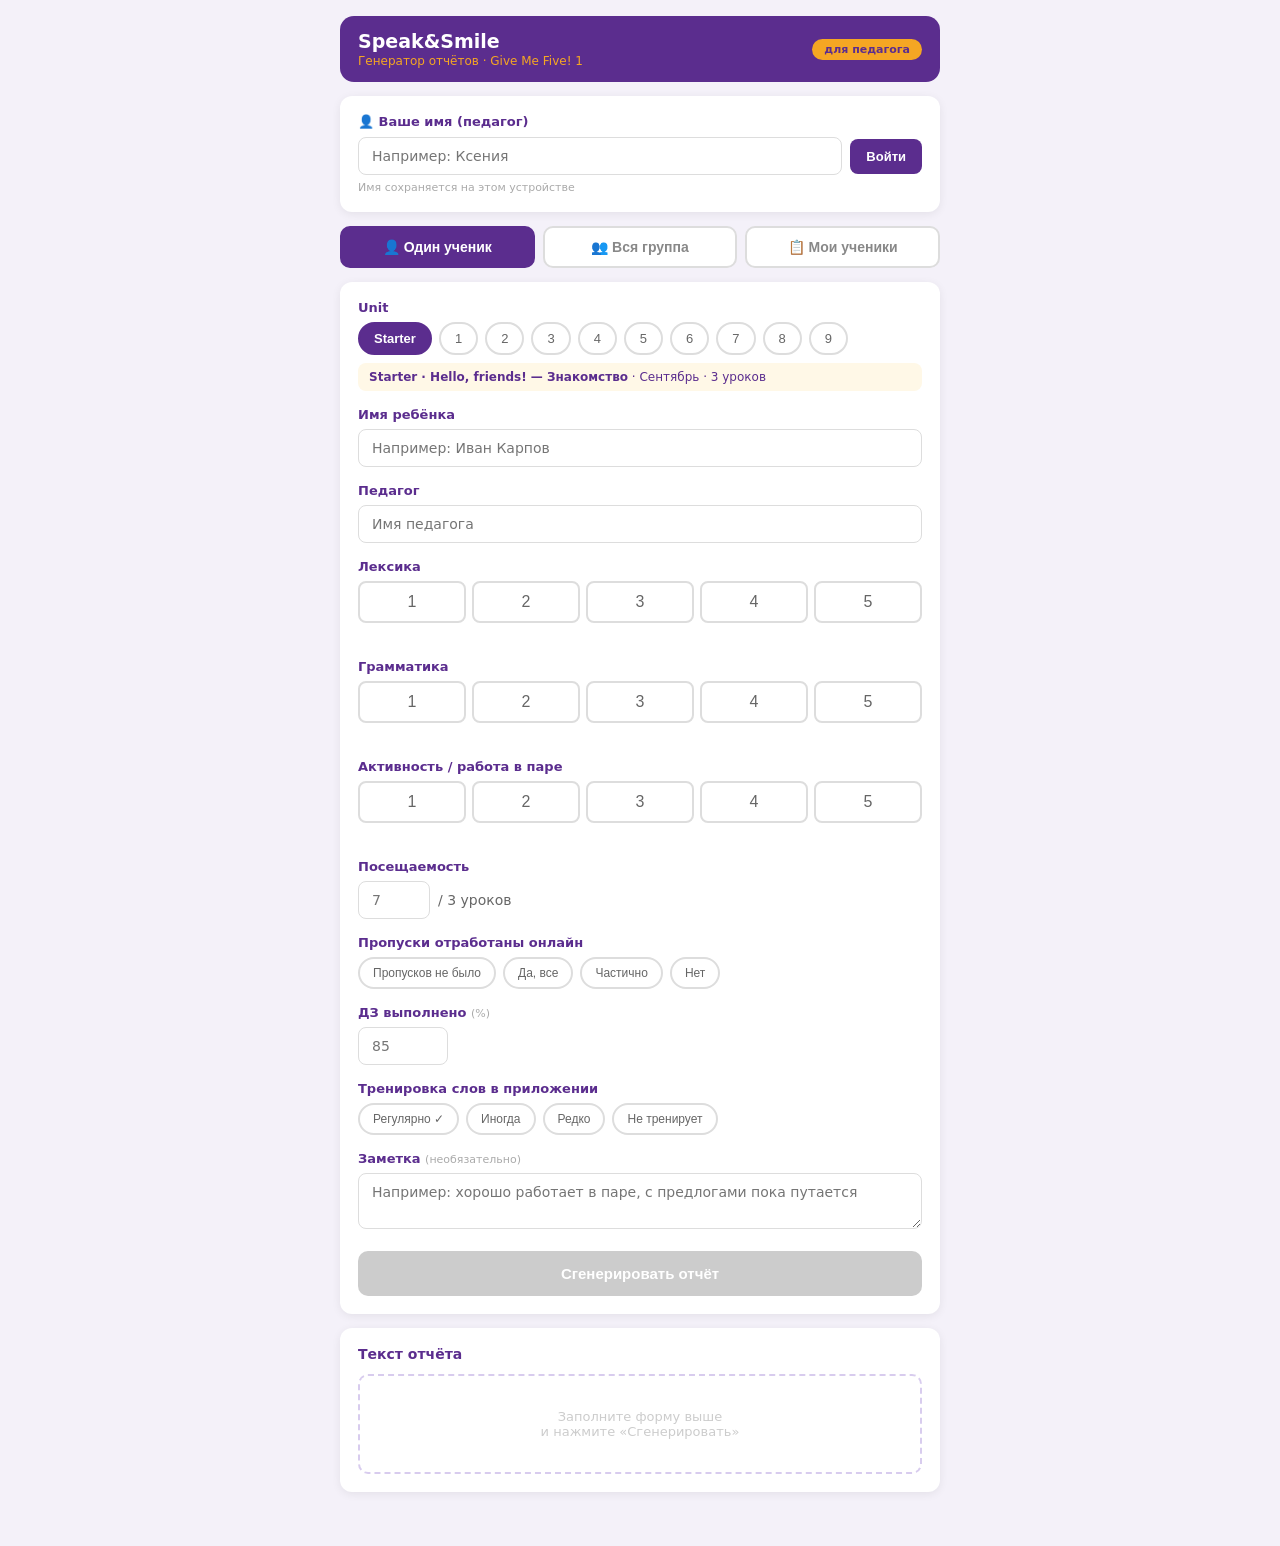
==== commit a60ef13f: "Названия юнитов формата «Unit N · Название — тема», лексика U3–U9 по планам, фонетика = Phonics Hero" ====
--- a/index.html
+++ b/index.html
@@ -4,6 +4,10 @@
 <meta charset="UTF-8">
 <meta name="viewport" content="width=device-width, initial-scale=1.0">
 <title>Speak&Smile · Генератор отчётов</title>
+<link rel="apple-touch-icon" href="apple-touch-icon.png">
+<link rel="icon" type="image/png" sizes="192x192" href="icon-192.png">
+<link rel="manifest" href="manifest.json">
+<meta name="apple-mobile-web-app-title" content="GMF1">
 <style>
 * { box-sizing: border-box; margin: 0; padding: 0; }
 body {
@@ -308,7 +312,7 @@
       <button class="pill" onclick="selUnit(8,this,'one')">8</button>
       <button class="pill" onclick="selUnit(9,this,'one')">9</button>
     </div>
-    <div class="unit-info" id="uinfo-one"><strong>Unit 1 — My Classroom</strong> · Сентябрь</div>
+    <div class="unit-info" id="uinfo-one"><strong>Unit 1 · Ready for school! — Школьные принадлежности</strong> · Сентябрь</div>
   </div>
 
   <div class="field">
@@ -441,7 +445,7 @@
         <button class="pill" onclick="selUnit(8,this,'group')">8</button>
         <button class="pill" onclick="selUnit(9,this,'group')">9</button>
       </div>
-      <div class="unit-info" id="uinfo-group" style="margin-top:6px"><strong>Unit 1 — My Classroom</strong> · Сентябрь</div>
+      <div class="unit-info" id="uinfo-group" style="margin-top:6px"><strong>Unit 1 · Ready for school! — Школьные принадлежности</strong> · Сентябрь</div>
     </div>
     <div>
       <div class="field">
@@ -497,16 +501,16 @@
 
 <script>
 var UNITS=[
-  {n:0,t:"Starter — Hello, friends!",  m:"Сентябрь",          att:3,  hasTest:false, v:"числа 1–10, цвета, дни недели, формы",                        g:"Hello / Goodbye. What's your name? / I'm (Jake). Classroom commands."},
-  {n:1,t:"Ready for school!",           m:"Сентябрь–Октябрь",  att:7,  hasTest:true,  v:"предметы класса (pencil, book, bag, ruler, scissors, glue)",   g:"Where's my…? / It's in / on / under the (bag)"},
-  {n:2,t:"Happy birthday!",             m:"Октябрь",            att:7,  hasTest:true,  v:"игрушки (bike, ball, kite, doll, robot, skateboard)",          g:"Is it a…? / Yes, it is. / No, it isn't. / My favourite toy is…"},
-  {n:3,t:"At the circus",               m:"Ноябрь",             att:7,  hasTest:true,  v:"части тела, внешность (head, eyes, nose, hair, arms, legs)",   g:"I've / He's / She's got… (have got)"},
-  {n:4,t:"Fantastic food!",             m:"Ноябрь–Декабрь",    att:9,  hasTest:true,  v:"еда и фрукты (pizza, soup, salad, fish, bananas, grapes)",    g:"I like / don't like / love… Do you like…? Yes/No"},
-  {n:5,t:"Fun on the farm",             m:"Январь–Февраль",    att:7,  hasTest:true,  v:"животные фермы (cow, horse, sheep, pig, duck, hen, goat)",    g:"can / can't — (Birds) can fly. / (Pigs) can't climb."},
-  {n:6,t:"A day in the park",           m:"Февраль",            att:7,  hasTest:true,  v:"парк, природа (slide, swing, pond, tree, flower, butterfly)", g:"Where's / Where are…? He's / She's / They're (behind / next to…)"},
-  {n:7,t:"Let's explore my town!",      m:"Март",               att:7,  hasTest:true,  v:"места в городе, транспорт (zoo, library, hospital, bus, train)", g:"There is / There are… How many…? Numbers 11–20"},
-  {n:8,t:"Camping fun!",                m:"Март–Апрель",        att:7,  hasTest:true,  v:"одежда, активности (T-shirt, jeans, coat, boots; climbing, fishing)", g:"Present Continuous — What are you wearing? / He's / She's (riding a horse)"},
-  {n:9,t:"Day and night",               m:"Апрель–Май",         att:11, hasTest:true,  v:"ежедневные действия (wake up, brush teeth, have breakfast, go to school, go to bed)", g:"I (wash my face) every day. / In the morning / afternoon / evening"}
+  {n:0,t:"Hello, friends! — Знакомство", m:"Сентябрь",   att:3,  hasTest:false, v:"числа 1–10, формы, цвета, дни недели",                        g:"Hello / Goodbye. What's your name? / I'm (Jake). Classroom commands."},
+  {n:1,t:"Ready for school! — Школьные принадлежности", m:"Сентябрь–Октябрь",  att:7,  hasTest:true,  v:"предметы класса (pencil, book, bag, ruler, rubber, scissors, glue)",   g:"Where's my…? / It's in / on / under the (bag)"},
+  {n:2,t:"Happy birthday! — Игрушки",   m:"Октябрь",            att:7,  hasTest:true,  v:"игрушки (bike, ball, kite, doll, train, robot, skateboard)",          g:"Is it a…? / Yes, it is. / No, it isn't. / My favourite toy is…"},
+  {n:3,t:"At the circus — Части тела и внешность", m:"Ноябрь",    att:7,  hasTest:true,  v:"части тела, внешность (head, eyes, ears, nose, arms, legs, hair)",   g:"I've / He's / She's got… (have got)"},
+  {n:4,t:"Fantastic food! — Еда",       m:"Ноябрь–Декабрь",    att:9,  hasTest:true,  v:"еда (rice, eggs, chicken, fish, chips, salad, cake, ice cream)",    g:"I like / don't like / love… Do you like…? Yes/No"},
+  {n:5,t:"Fun on the farm — Животные",  m:"Январь–Февраль",    att:7,  hasTest:true,  v:"животные (cat, cow, sheep, goat, horse, duck, frog, bird, mouse)",    g:"can / can't — (Birds) can fly. / (Cows) can't climb."},
+  {n:6,t:"A day in the park — Прогулка в парке", m:"Февраль",    att:7,  hasTest:true,  v:"парк, природа (swing, slide, seesaw, roundabout, tree, flower, grass)", g:"Where's / Where are…? He's / She's / They're (behind / next to…)"},
+  {n:7,t:"Let's explore my town! — Город", m:"Март",             att:7,  hasTest:true,  v:"места в городе, транспорт (cinema, zoo, café, supermarket, hospital; bus, train)", g:"There is / There are… How many…? Numbers 11–20"},
+  {n:8,t:"Camping fun! — Одежда и активности", m:"Март–Апрель",  att:7,  hasTest:true,  v:"одежда, активности (T-shirt, shorts, trousers, skirt, sweater, trainers; climbing, fishing)", g:"Present Continuous — What are you wearing? / He's / She's (riding a horse)"},
+  {n:9,t:"Day and night — Мой день",    m:"Апрель–Май",         att:11, hasTest:true,  v:"ежедневные действия (get up, get dressed, brush my teeth, go to school, go to bed)", g:"I (wash my face) every day. / In the morning / afternoon / evening"}
 ];
 var SL={1:"не усвоено",2:"слабо, нужна дополнительная работа",3:"справляется с поддержкой",4:"уверенно",5:"отлично, без подсказок"};
 var AL={1:"почти не включается",2:"активность ниже среднего",3:"включается, иногда нужно побуждение",4:"активен(а), хорошо работает в паре",5:"очень активен(а), инициативен(а)"};
@@ -531,7 +535,7 @@
   document.querySelectorAll('#'+pillsId+' .pill').forEach(function(b){b.classList.remove('on');});
   btn.classList.add('on');
   var u=UNITS[i];
-  document.getElementById(infoId).innerHTML='<strong>Unit '+u.n+' — '+u.t+'</strong> · '+u.m+' · '+u.att+' уроков';
+  document.getElementById(infoId).innerHTML='<strong>'+(u.n===0?'Starter':'Unit '+u.n)+' · '+u.t+'</strong> · '+u.m+' · '+u.att+' уроков';
   if(mode==='one'){
     var attMax=document.getElementById('attMax');
     if(attMax) attMax.textContent='/ '+u.att+' уроков';
@@ -582,11 +586,11 @@
       'Отличный старт! {name} сразу вошёл(а) в ритм: уверенно знакомится — «Hi! My name is… Nice to meet you!», считает до 10, знает все цвета и дни недели. Команды класса понимает без перевода. Прекрасная база для первого юнита.'
     ],
     reading:[
-      'Фонетика (JP Book 2): начинаем знакомство со звуками ch, sh. Пока в самом начале.',
-      'Фонетика (JP Book 2): звуки ch (chip) и sh (ship) — знакомство. {name} слышит разницу, читает с опорой.',
-      'Фонетика (JP Book 2): ch и sh — с поддержкой. Начинаем th. {name} уже пробует читать короткие слова.',
-      'Фонетика (JP Book 2): ch, sh — уверенно. th (this, three) — осваивает. Хороший темп.',
-      'Фонетика (JP Book 2): ch, sh, th — отлично. {name} читает chip, chop, ship, fish, this, three — без ошибок. Сильное начало.'
+      'Фонетика (Phonics Hero): повторяем все 26 звуков (s, a, t, i, p, n…). Пока буквы и звуки путаются — нужно время.',
+      'Фонетика (Phonics Hero): повтор звуков идёт постепенно. {name} узнаёт большинство букв, читает простые слова с опорой: sat, pin.',
+      'Фонетика (Phonics Hero): повтор всех 26 звуков — с поддержкой. {name} читает CVC-слова: sat, pin, dog, fun.',
+      'Фонетика (Phonics Hero): все 26 звуков — уверенно. {name} читает короткие слова на скорость почти без ошибок.',
+      'Фонетика (Phonics Hero): повтор всех 26 звуков пройден отлично. {name} читает слова на скорость: sat, pin, dog, fun, big, red. Отличная база на год.'
     ]
   },
   1: { // Unit 1 — Ready for school!
@@ -598,11 +602,11 @@
       'Отличный юнит! {name} свободно ориентируется в классе: называет все предметы, говорит где что лежит — «It\'s in the bag», «Put it on the shelf». «May I borrow your…? — Of course!» использует в реальных ситуациях.'
     ],
     reading:[
-      'Фонетика (JP Book 2): ch, sh, th, ng — продолжаем. Пока в процессе освоения.',
-      'Фонетика: th (this, three) и ng (ring, long) — с опорой. Читает слова медленно.',
-      'Фонетика: ch, sh, th, ng — знакомы. {name} читает с небольшой поддержкой: chip, shop, ring.',
-      'Фонетика: ch, sh, th, ng — усвоены. {name} читает уверенно: chip, shop, fish, this, ring, long.',
-      'Фонетика: ch, sh, th (мягкий и твёрдый), ng — отлично. {name} читает бегло: chip, much, ship, dish, this, that, ring, strong.'
+      'Фонетика (Phonics Hero): заглавные A–Z и первые диграфы ai, oa, ie — знакомство. Пока в процессе освоения.',
+      'Фонетика: заглавные буквы — с опорой. Большое чтение Части 1 читает медленно.',
+      'Фонетика: заглавные A–Z — знакомы, диплом Части 1 получен. Диграфы ai, oa, ie — с небольшой поддержкой.',
+      'Фонетика: заглавные и большое чтение — усвоены, диплом Части 1! Диграфы ai (rain), oa (boat), ie (pie) — читает уверенно.',
+      'Фонетика: Часть 1 закрыта с дипломом! {name} перешёл(ла) к диграфам и читает бегло: rain, boat, pie, tie, coat. Сильный темп.'
     ]
   },
   2: { // Unit 2 — Happy birthday!
@@ -614,11 +618,11 @@
       '{name} говорит об игрушках свободно: описывает, загадывает, отгадывает — «It\'s big and fast. Is it a bike? — No! It\'s a skateboard!» Прилагательные в речи естественны: «I\'ve got a new blue robot».'
     ],
     reading:[
-      'Фонетика (JP Book 2): короткие гласные a, e, i, o, u — различение. Пока в начале.',
-      'Фонетика: короткие гласные — узнаёт с опорой. hat / hit / hot пока путаются.',
-      'Фонетика: короткие гласные — с поддержкой. CVC-слова (cat, hen, big, dog, fun) — в основном правильно.',
-      'Фонетика: короткие гласные — уверенно различает. CVC-слова — без ошибок.',
-      'Фонетика: короткие гласные — отлично. {name} читает и пишет CVC-слова свободно, слышит разницу между hat / hit / hot.'
+      'Фонетика (Phonics Hero): диграфы ee·or, ng·oo, ch·sh·th — знакомство. Пока в начале.',
+      'Фонетика: диграфы ee (tree) и or (fork) — с опорой. ng, oo пока путаются.',
+      'Фонетика: ee·or, ng·oo — с поддержкой. ch·sh·th (chip, ship, this) — в основном правильно.',
+      'Фонетика: диграфы ee·or, ng·oo, ch·sh·th — уверенно. Начинаем ou·oi.',
+      'Фонетика: диграфы ee·or, ng·oo, ch·sh·th, ou·oi — отлично. {name} читает: tree, fork, ring, moon, chip, ship — без ошибок.'
     ]
   },
   3: { // Unit 3 — At the circus
@@ -630,59 +634,59 @@
       '{name} описывает внешность легко — и реальную, и фантастическую: «The monster has got three heads and four mouths!» Have got — свободно. Описание любого человека за 10 секунд.'
     ],
     reading:[
-      'Фонетика (JP Book 2): двойные согласные (ll, ff, ss, zz) и ck — знакомство.',
-      'Фонетика: двойные согласные (bell, off, miss) — с опорой. ck (kick, clock) — знакомство.',
-      'Фонетика: двойные согласные — с поддержкой. ck vs k — понимает правило, иногда путается.',
-      'Фонетика: двойные согласные — уверенно. ck (kick, back, clock) — без ошибок.',
-      'Фонетика: двойные согласные и ck vs k — отлично. {name} применяет правила автоматически.'
+      'Фонетика (Phonics Hero): диграфы ou·oi, ue·er·ar и первый шаг к Magic E — знакомство.',
+      'Фонетика: ou (out) и oi (coin) — с опорой. ue·er·ar — знакомство.',
+      'Фонетика: ou·oi, ue·er·ar — с поддержкой. Magic E (краткий/долгий гласный) — понимает правило, иногда путается.',
+      'Фонетика: диграфы ou·oi, ue·er·ar — уверенно. Magic E a-e (cake, name) — без ошибок.',
+      'Фонетика: все диграфы Части 2 и Magic E a-e — отлично. {name} читает: out, coin, blue, star, cake, name — правило «молчаливой e» применяет сам(а).'
     ]
   },
   4: { // Unit 4 — Fantastic food! + Резерв 1
     main:[
       'Еда и фрукты — тема пока осваивается. «I like / I don\'t like» понимает, но в речи использует с трудом.',
-      '{name} знает основные продукты: pizza, rice, soup, fish. Говорит о предпочтениях с опорой: «I like pizza. I don\'t like soup». «Do you like…?» понимает, ответить самостоятельно пока сложно.',
-      'Хорошо знает еду и фрукты. Ведёт диалог: «Do you like bananas? — Yes, I do! Do you like onions? — No, I don\'t!» Составил(а) своё меню. «I love pizza!» уже в активной речи.',
-      '{name} уверенно говорит о еде: «I love pizza, but I don\'t like soup». Проводит опрос: «Do you like strawberries?» Составил(а) меню и рассказал(а) о нём классу.',
-      '{name} говорит о еде естественно: «I love pasta and mangoes, but I absolutely don\'t like mushrooms!» Знает все продукты и фрукты, с удовольствием проводит опросы. Do you like…? — любимый вопрос на уроке.'
+      '{name} знает основные продукты: rice, chicken, fish, salad. Говорит о предпочтениях с опорой: «I like chicken. I don\'t like fish». «Do you like…?» понимает, ответить самостоятельно пока сложно.',
+      'Хорошо знает еду и фрукты. Ведёт диалог: «Do you like bananas? — Yes, I do! Do you like eggs? — No, I don\'t!» Составил(а) своё меню. «I love ice cream!» уже в активной речи.',
+      '{name} уверенно говорит о еде: «I love ice cream, but I don\'t like meat». Проводит опрос: «Do you like strawberries?» Составил(а) меню и рассказал(а) о нём классу.',
+      '{name} говорит о еде естественно: «I love cake and mangoes, but I absolutely don\'t like chips!» Знает все продукты и фрукты, с удовольствием проводит опросы. Do you like…? — любимый вопрос на уроке.'
     ],
     reading:[
-      'Фонетика (JP Book 2): Magic e (a-e, i-e) — знакомство. Пока в начале пути.',
-      'Фонетика: Magic e (a-e: cake, name) — с опорой. Путает с короткой a.',
-      'Фонетика: Magic e (a-e: cake; i-e: kite, bike) — с поддержкой. Длинная гласная начинает получаться.',
-      'Фонетика: Magic e (a-e, e-e, i-e) — уверенно: cake, name, Pete, kite, smile.',
-      'Фонетика: Magic e (a-e, e-e, i-e, o-e, u-e) — отлично. {name} читает длинные гласные свободно. Понимает правило молчаливой e.'
+      'Фонетика (Phonics Hero): Magic E (i-e, o-e, u-e) — знакомство. Пока в начале пути.',
+      'Фонетика: Magic E (i-e: kite, bike) — с опорой. Путает с короткой i.',
+      'Фонетика: Magic E (i-e, o-e, u-e: kite, home, cube) — с поддержкой. Длинная гласная начинает получаться.',
+      'Фонетика: Magic E всех типов — уверенно: cake, kite, home, cube. Начинаем /эй/ (ai·ay·a-e).',
+      'Фонетика: Magic E полностью + /эй/ во всех написаниях (ai·ay·a-e) — отлично. {name} читает: kite, home, cube, rain, play — свободно.'
     ]
   },
   5: { // Unit 5 — Fun on the farm
     main:[
       'Животные фермы и can / can\'t — новая тема, пока даётся с трудом. Продолжаем.',
-      'Знает основных животных: cow, horse, pig, duck. Can / can\'t понимает, в речи с опорой: «Cows can\'t fly».',
+      'Знает основных животных: cat, cow, horse, duck. Can / can\'t понимает, в речи с опорой: «Cows can\'t fly».',
       '{name} знает животных фермы и говорит об их способностях: «Horses can run, but they can\'t swim». Загадки составляет с подсказкой.',
       '{name} уверенно использует can / can\'t: «Ducks can swim and fly, but they can\'t climb». Загадку составил(а) сам(а) и загадал(а) классу.',
       'Can / can\'t — свободное владение. {name} говорит о животных, людях и о себе: «I can swim and run, but I can\'t fly — I\'m not a bird!» Загадки составляет творчески.'
     ],
     reading:[
-      'Фонетика (JP Book 2): /ai/ (rain, play) и /ee/ (tree, leaf) — знакомство.',
-      'Фонетика: /ai/ через ai (rain) и ay (play) — с опорой. /ee/ через ee (tree) — знакомство.',
-      'Фонетика: /ai/ — с поддержкой. /ee/ (ee, ea, e-e) — осваивает.',
-      'Фонетика: /ai/ — уверенно. /ee/ через ee (tree) и ea (leaf, meat) — хорошо.',
-      'Фонетика: /ai/ и /ee/ во всех написаниях — отлично. {name} читает: rain, play, tree, leaf, Pete — без подсказок.'
+      'Фонетика (Phonics Hero): гласные во всех написаниях — /и:/ (ee·ea·e-e·y) и /ай/ (ie·igh·y·i-e) — знакомство.',
+      'Фонетика: /и:/ через ee (tree) и ea (sea, meat) — с опорой. /ай/ (pie, night) — знакомство.',
+      'Фонетика: /и:/ — с поддержкой. /ай/ (ie, igh, y, i-e) — осваивает.',
+      'Фонетика: /и:/ и /ай/ — уверенно. /оу/ (oa, ow, o-e) и /ю:/ (ue, ew, u-e) — хорошо.',
+      'Фонетика: /и:/, /ай/, /оу/, /ю:/ во всех написаниях — отлично. {name} читает: tree, meat, night, sky, boat, snow, blue — без подсказок.'
     ]
   },
   6: { // Unit 6 — A day in the park
     main:[
       'Парк и предлоги места — новая тема. «Where\'s…?» пока воспринимается с трудом, нужна практика.',
-      'Знает места в парке: slide, swing, pond. Отвечает с опорой: «She\'s on the swing». Предлоги behind, in front of пока путаются.',
+      'Знает места в парке: slide, swing, seesaw. Отвечает с опорой: «She\'s on the swing». Предлоги behind, in front of пока путаются.',
       '{name} ориентируется в парке: «Where\'s Tom? — He\'s behind the tree». Природные объекты знает. Предлоги места использует, иногда нужна подсказка.',
-      '{name} уверенно описывает расположение: «She\'s on the swing», «They\'re behind the fountain», «The bee is next to the flower». «Where\'s…?» — без затруднений.',
-      'Предлоги места — свободное владение. {name} описывает любую сцену: «The cat is under the bench, the bird is on the tree, the children are in front of the fountain».'
+      '{name} уверенно описывает расположение: «She\'s on the swing», «They\'re behind the roundabout», «The bird is next to the flower». «Where\'s…?» — без затруднений.',
+      'Предлоги места — свободное владение. {name} описывает любую сцену: «The cat is under the slide, the bird is on the tree, the children are in front of the climbing frame».'
     ],
     reading:[
-      'Фонетика (JP Book 2): /ie/ (pie, kite) и /oa/ (coat, grow) — знакомство.',
-      'Фонетика: /ie/ (pie, i-e: kite) — с опорой. /oa/ (coat, grow) — знакомство.',
-      'Фонетика: /ie/ — с поддержкой. /oa/ (oa, ow, o-e) — осваивает.',
-      'Фонетика: /ie/ — уверенно (pie, kite, sky, night). /oa/ — хорошо (coat, grow, bone).',
-      'Фонетика: /ie/ и /oa/ во всех написаниях — отлично. {name} читает: pie, kite, night, coat, toad, grow — без ошибок.'
+      'Фонетика (Phonics Hero): /ау/ (ou·ow), /ой/ (oi·oy) и /ё:/ (er·ir·ur) — знакомство.',
+      'Фонетика: /ау/ (out, cow) — с опорой. /ой/ (coin, boy) — знакомство.',
+      'Фонетика: /ау/ и /ой/ — с поддержкой. /ё:/ (er·ir·ur) — осваивает.',
+      'Фонетика: /ау/, /ой/, /ё:/ — уверенно. Хитрые c·g·ph и air·ear·are — хорошо.',
+      'Фонетика: /ау/, /ой/, /ё:/ и хитрые написания (soft c/g, ph, air·ear·are) — отлично. {name} читает: house, boy, bird, face, phone, chair — без ошибок.'
     ]
   },
   7: { // Unit 7 — Let's explore my town!
@@ -694,43 +698,43 @@
       'Город как на ладони! {name} описывает freely: «There\'s a big zoo next to the park, and there are twelve buses at the station». Числа, транспорт, места — всё в активном словаре.'
     ],
     reading:[
-      'Фонетика (JP Book 2): /oo/ длинный и короткий, /or/ — знакомство.',
-      'Фонетика: /oo/ длинный (moon, food) — с опорой. /oo/ короткий (book, cook) — путает.',
-      'Фонетика: /oo/ оба варианта — с поддержкой. /or/ (storm, fork) — осваивает.',
-      'Фонетика: /oo/ (moon / book) — уверенно различает. /or/ (storm, fork, sort) — хорошо.',
-      'Фонетика: /oo/ длинный и короткий, /or/ — отлично. {name} различает moon и book на слух и в тексте.'
+      'Фонетика (Phonics Hero): большое повторение — диграфы Части 2 и Magic E. Пока с опорой.',
+      'Фонетика: повторение диграфов (ai·oa·ie, ee·or, ng·oo) — с опорой. Истории читает медленно.',
+      'Фонетика: повторение диграфов и Magic E — с поддержкой. Диктант диграфов — справляется.',
+      'Фонетика: диграфы и Magic E — уверенно, диктанты пишет хорошо. Истории Части 2–3 читает сам(а).',
+      'Фонетика: большое повторение пройдено отлично — диктанты диграфов и Magic E без ошибок. {name} перечитывает истории тетради свободно.'
     ]
   },
   8: { // Unit 8 — Camping fun!
     main:[
       'Одежда и Present Continuous — новые темы. «What are you wearing?» пока воспринимается с трудом.',
-      'Одежду знает частично: T-shirt, jeans, hat. Present Continuous понимает, «She\'s wearing…» самостоятельно строит с трудом.',
-      '{name} знает одежду и отвечает: «I\'m wearing a blue T-shirt and jeans». Описывает других: «She\'s wearing a dress». Активности — с опорой.',
-      '{name} уверенно использует Present Continuous: «He\'s climbing a tree», «She\'s wearing a red coat and boots». Описывает картинки и реальные ситуации.',
+      'Одежду знает частично: T-shirt, shorts, sun hat. Present Continuous понимает, «She\'s wearing…» самостоятельно строит с трудом.',
+      '{name} знает одежду и отвечает: «I\'m wearing a blue T-shirt and shorts». Описывает других: «She\'s wearing a skirt». Активности — с опорой.',
+      '{name} уверенно использует Present Continuous: «He\'s climbing a tree», «She\'s wearing a sweater and trainers». Описывает картинки и реальные ситуации.',
       'Present Continuous — как родной. {name} описывает всё что видит: «He\'s riding a horse, she\'s making a fire, and they\'re putting up a tent!» Написал(а) дневник похода — живо и с деталями.'
     ],
     reading:[
-      'Фонетика (JP Book 2): /er/ (sister, bird, purple) и /ar/ (shark, farm) — знакомство.',
-      'Фонетика: /er/ через er (sister) — с опорой. /ar/ (shark, farm) — знакомство.',
-      'Фонетика: /er/ (er, ir, ur) — с поддержкой. /ar/ — осваивает.',
-      'Фонетика: /er/ во всех написаниях — уверенно. /ar/ (shark, farm, star) — хорошо.',
-      'Фонетика: /er/ (er/ir/ur) и /ar/ — отлично. {name} читает: sister, bird, purple, shark, farm — без ошибок.'
+      'Фонетика (Phonics Hero): повторение всех написаний гласных (/эй/, /и:/, /ай/, /оу/, /ю:/…) — пока с опорой.',
+      'Фонетика: повторение /эй/ (rain, play) и /и:/ (tree, meat) — с опорой. Остальные написания путаются.',
+      'Фонетика: повторение написаний гласных — с поддержкой. /ай/, /оу/, /ю:/ — осваивает.',
+      'Фонетика: все написания гласных (ур.24–31) — уверенно. Хитрые c·g·ph и air·ear·are — хорошо.',
+      'Фонетика: повторение всей Части 4 — отлично. {name} читает любые написания гласных: rain, night, snow, blue, bird, chair — без ошибок.'
     ]
   },
   9: { // Unit 9 — Day and night + Final + Speaking + Резерв 2
     main:[
       'Распорядок дня и Present Simple — завершающий юнит. Тема даётся с трудом, но следующий год даст время для закрепления.',
-      'Знает основные действия: wake up, have breakfast, go to school. Рассказывает с опорой. Present Simple — в процессе. На итоговом тесте справился(ась) с базовыми заданиями.',
-      '{name} рассказывает о своём дне: «I wake up at seven. I have breakfast and go to school». Времена суток понимает. На финальном тесте и устном экзамене справился(ась) с основными заданиями.',
-      '{name} уверенно описывает день: «I wake up, brush my teeth, have breakfast and go to school. In the evening I do my homework». На устном экзамене говорил(а) свободно. Сильное завершение года.',
-      'Блестящее завершение года! {name} рассказывает о своём дне свободно и с деталями: «I wake up at seven, brush my teeth and have breakfast. I go to school in the morning, do homework in the afternoon, and read in the evening». Устный экзамен — уверенно, без подсказок.'
+      'Знает основные действия: get up, get dressed, go to school. Рассказывает с опорой. Present Simple — в процессе. На итоговом тесте справился(ась) с базовыми заданиями.',
+      '{name} рассказывает о своём дне: «I get up at seven. I get dressed and go to school». Времена суток понимает. На финальном тесте и устном экзамене справился(ась) с основными заданиями.',
+      '{name} уверенно описывает день: «I get up, brush my teeth, make my bed and go to school. In the evening I have a shower and go to bed». На устном экзамене говорил(а) свободно. Сильное завершение года.',
+      'Блестящее завершение года! {name} рассказывает о своём дне свободно и с деталями: «I get up at seven, brush my teeth and comb my hair. I go to school in the morning. In the evening I have a shower and go to bed at nine». Устный экзамен — уверенно, без подсказок.'
     ],
     reading:[
-      'Фонетика (JP Book 2): /air/, /ou/, /oi/, soft c/g, ph — знакомство. Читаем первые мини-тексты.',
-      'Фонетика: /air/ (chair) и /ou/ (found, brown) — с опорой. Мини-тексты читает медленно.',
-      'Фонетика: /air/, /ou/, /oi/ — с поддержкой. Мини-тексты «The fish», «The fox» — справляется.',
-      'Фонетика: /air/, /ou/, /oi/, soft c/g, ph — уверенно. Читает мини-тексты самостоятельно.',
-      'Фонетика: весь JP Book 2 пройден отлично. {name} читает мини-тексты и короткие рассказы самостоятельно. За год — путь от отдельных звуков до связного чтения. Это огромный результат.'
+      'Фонетика (Phonics Hero): свободное чтение историй тетради и итоговые диктанты — пока в начале пути.',
+      'Фонетика: истории Частей 1–2 читает медленно, с опорой. Итоговый диктант — с поддержкой.',
+      'Фонетика: истории читает с небольшой поддержкой. Диктанты и марафон tricky words — справляется.',
+      'Фонетика: свободное чтение историй всех частей — уверенно. Итоговые диктанты — хорошо. Диплом Фоникс-героя получен!',
+      'Фонетика: вся тетрадь Phonics Hero пройдена отлично — свободное чтение, диктанты, марафон tricky words, Диплом Фоникс-героя. За год — путь от отдельных звуков до связного чтения. Это огромный результат.'
     ]
   }
 };
@@ -756,7 +760,7 @@
   }[a];
 
   var lines=[];
-  lines.push('📝 Отчёт · Unit '+u.n+' — '+u.t+' · '+u.m);
+  lines.push('📝 Отчёт · '+(u.n===0?'Starter':'Unit '+u.n)+' · '+u.t+' · '+u.m);
   lines.push('👤 '+name);
   lines.push('');
   if(mainText) lines.push(mainText);
@@ -1158,7 +1162,7 @@
   var data = JSON.parse(localStorage.getItem(key)||'null');
   if(!data){ alert('Нет данных'); return; }
   var u = UNITS[unitIdx];
-  var msg = 'Unit ' + u.n + ' — ' + u.t + '\n' +
+  var msg = (u.n===0?'Starter':'Unit '+u.n) + ' · ' + u.t + '\n' +
     'Лексика: ' + data.v + '/5  Грамматика: ' + data.g + '/5  Активность: ' + data.a + '/5\n' +
     (data.att ? 'Посещаемость: ' + data.att + '/8\n' : '') +
     (data.hw  ? 'ДЗ: ' + data.hw + '%\n' : '') +
@@ -1313,8 +1317,8 @@
   var u0 = UNITS[0];
   var infoOne = document.getElementById('uinfo-one');
   var infoGrp = document.getElementById('uinfo-group');
-  if(infoOne) infoOne.innerHTML = '<strong>Unit '+u0.n+' — '+u0.t+'</strong> · '+u0.m+' · '+u0.att+' уроков';
-  if(infoGrp) infoGrp.innerHTML = '<strong>Unit '+u0.n+' — '+u0.t+'</strong> · '+u0.m+' · '+u0.att+' уроков';
+  if(infoOne) infoOne.innerHTML = '<strong>Starter · '+u0.t+'</strong> · '+u0.m+' · '+u0.att+' уроков';
+  if(infoGrp) infoGrp.innerHTML = '<strong>Starter · '+u0.t+'</strong> · '+u0.m+' · '+u0.att+' уроков';
   var attMax = document.getElementById('attMax');
   if(attMax) attMax.textContent = '/ '+u0.att+' уроков';
   var tf = document.getElementById('testField');
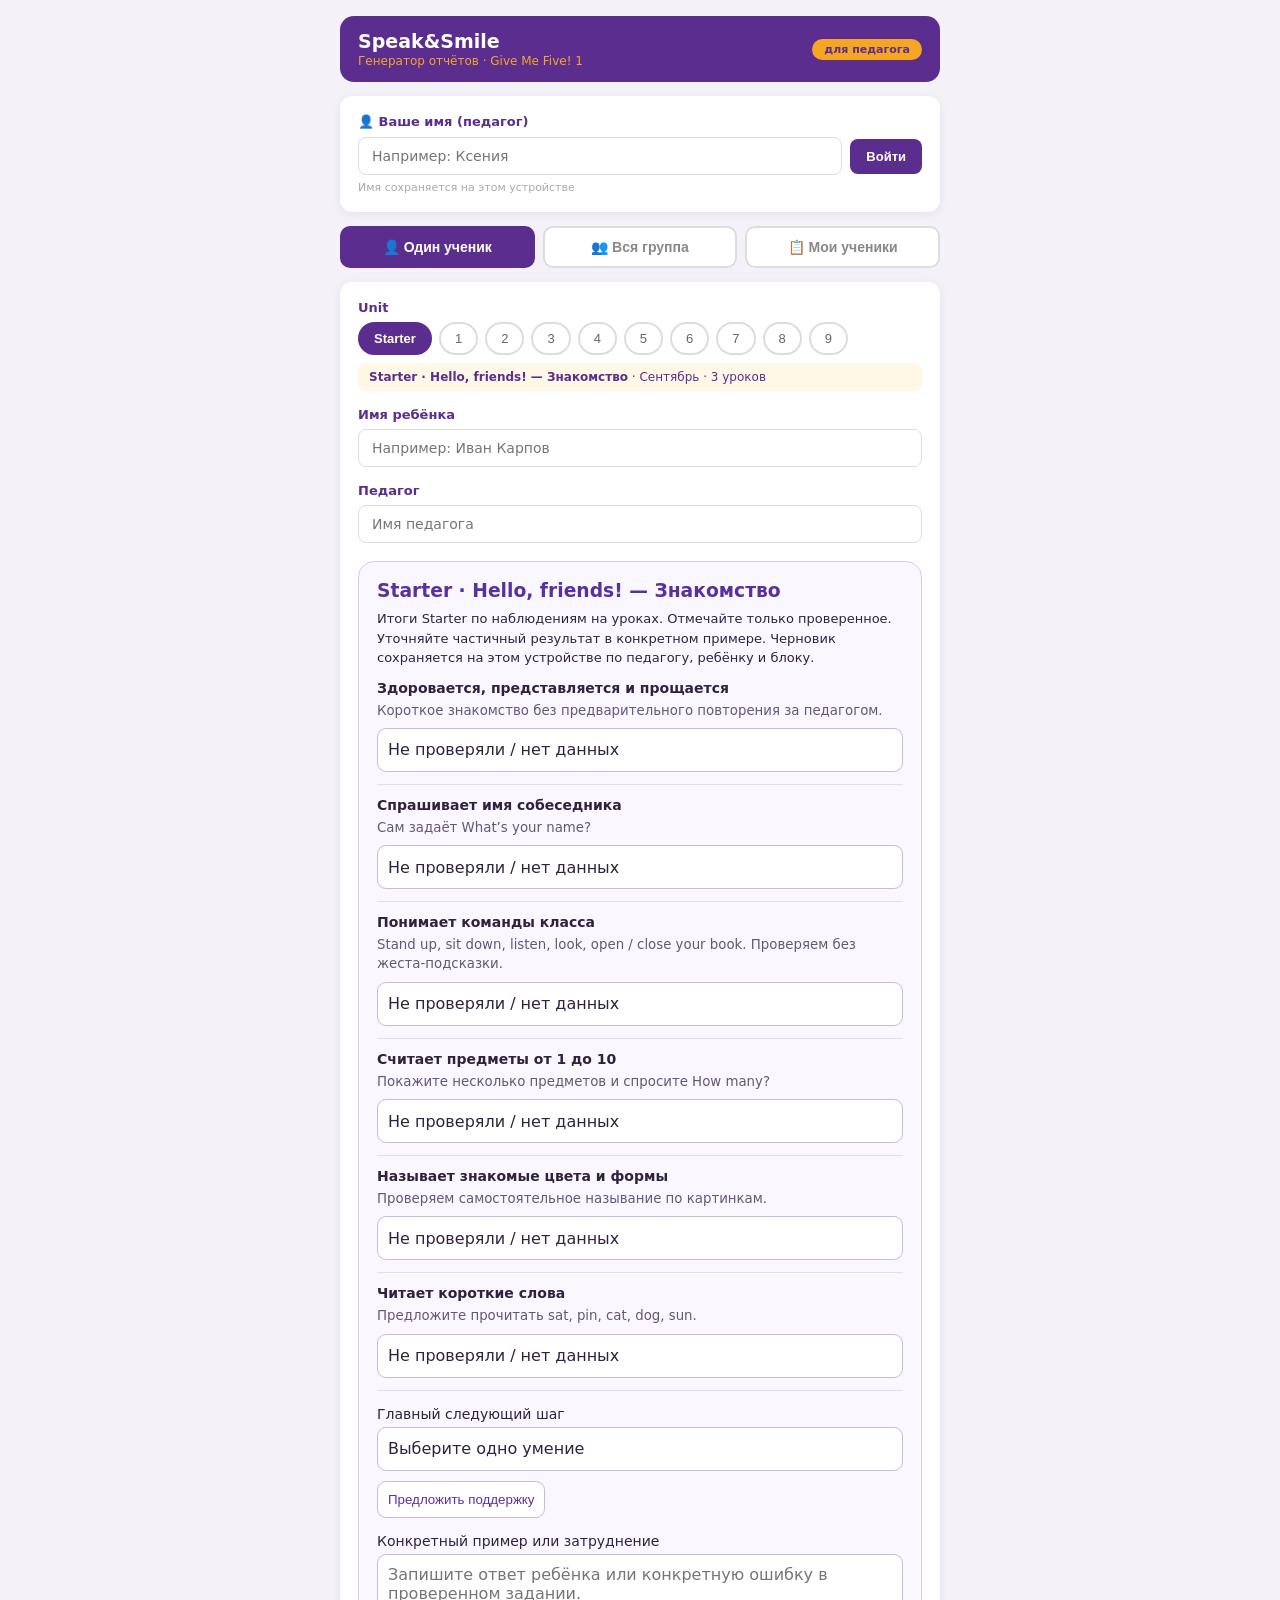
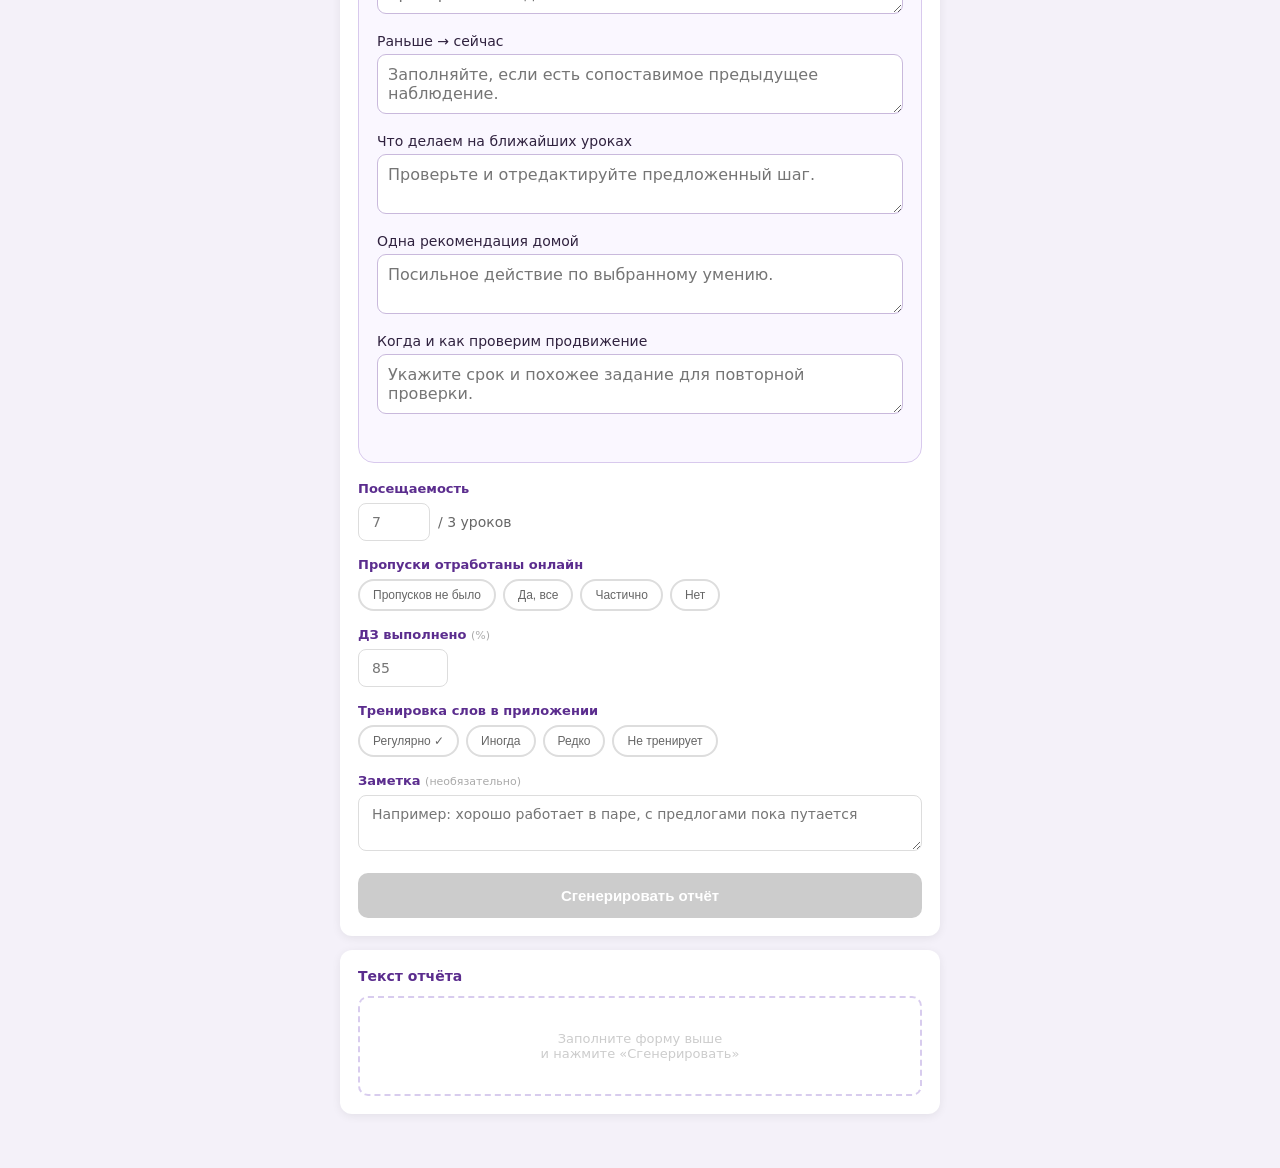
==== commit 82ffdd49: "Extend criterion-based GMF1 reports to Starter and all nine units" ====
--- a/index.html
+++ b/index.html
@@ -460,6 +460,17 @@
   </div>
 </div>
 
+<div class="card" id="crmCard">
+  <div class="group-section-title">Посещение и тест из CRM</div>
+  <div style="font-size:13px;color:#6B6280;line-height:1.45;margin-bottom:10px">Выберите блок выше и группу, нажмите кнопку: имена, посещение, отработки пропусков, тренировки в приложении и баллы теста за блок подтянутся из BigBen. Умения, чтение, ДЗ и комментарии заполните по наблюдениям учителя.</div>
+  <div style="display:flex;gap:8px;flex-wrap:wrap">
+    <select id="crmGroup" style="flex:1;min-width:160px"></select>
+    <input type="text" id="crmCode" placeholder="Код учителя" autocomplete="off" style="flex:1;min-width:140px">
+    <button type="button" id="crmBtn" class="genbtn" onclick="crmPull()" style="width:auto;flex:none;padding:11px 18px;font-size:14px;margin:0">Подтянуть из CRM</button>
+  </div>
+  <div id="crmMsg" style="font-size:13px;line-height:1.5;margin-top:10px;color:#3B1F78"></div>
+</div>
+
 <!-- 12 pupil rows -->
 <div id="pupilRows"></div>
 
@@ -522,14 +533,18 @@
 
 // ── Tab switch ────────────────────────────────────────────
 function switchTab(name,btn){
+  var activeMode = document.querySelector('.tab-content.on').id.replace('tab-', '');
+  if (activeMode === 'one' || activeMode === 'group') Assessment.rememberMode(activeMode);
   document.querySelectorAll('.tab').forEach(function(b){b.classList.remove('on');});
   document.querySelectorAll('.tab-content').forEach(function(c){c.classList.remove('on');});
   btn.classList.add('on');
   document.getElementById('tab-'+name).classList.add('on');
+  if (name === 'one' || name === 'group') Assessment.selectUnit(name);
 }
 
 // ── Unit select ───────────────────────────────────────────
 function selUnit(i,btn,mode){
+  Assessment.rememberMode(mode);
   var pillsId = mode==='group' ? 'gUnitPills' : 'unitPills';
   var infoId  = mode==='group' ? 'uinfo-group' : 'uinfo-one';
   document.querySelectorAll('#'+pillsId+' .pill').forEach(function(b){b.classList.remove('on');});
@@ -542,7 +557,8 @@
     var tf=document.getElementById('testField');
     if(tf) tf.style.display=u.hasTest?'':'none';
   }
-  if(mode==='group') GS.ui=i; else { S.ui=i; chkOne(); }
+  if(mode==='group'){ GS.ui=i; crmReset(); } else { S.ui=i; chkOne(); }
+  Assessment.selectUnit(mode);
 }
 
 // ── One-pupil selectors ───────────────────────────────────
@@ -559,11 +575,13 @@
   S.o=val;
   document.querySelectorAll('#orow .obtn').forEach(function(b){b.classList.remove('on');});
   btn.classList.add('on');
+  Assessment.remember('one');
 }
 function selApp(val,btn){
   S.app=val;
   document.querySelectorAll('#approw .obtn').forEach(function(b){b.classList.remove('on');});
   btn.classList.add('on');
+  Assessment.remember('one');
 }
 function updPct(){
   var s=parseFloat(document.getElementById('ts').value);
@@ -571,242 +589,15 @@
   document.getElementById('pctprev').textContent=(s>0&&t>0)?'→ '+Math.round(s/t*100)+'%':'';
 }
 function chkOne(){
-  var ok=document.getElementById('cname').value.trim()&&S.v&&S.g&&S.a;
+  var ok=document.getElementById('cname').value.trim();
   document.getElementById('gbtn').disabled=!ok;
 }
 
 // ── Тексты отчётов ────────────────────────────────────────
-var REPORTS = {
-  0: { // Starter — Hello, friends!
-    main:[
-      '{name} только начинает знакомиться с английским в учебнике. Стартовый блок — это плавный вход, и не все всё схватывают сразу. Продолжаем.',
-      'Стартовый блок проходит постепенно. {name} уже откликается на команды класса (Stand up! Open your book!), знакомится и прощается по-английски. Числа и цвета из Starter — с опорой.',
-      '{name} освоил(а) основу Starter: представляется — «My name is…», считает до 10, называет цвета и дни недели. На уроках участвует, в диалогах с опорой справляется. Хороший старт.',
-      '{name} уверенно прошёл(а) Starter: знакомится — «What\'s your name? — I\'m…», называет числа, цвета, дни недели, понимает команды класса. Готов(а) к работе с учебником.',
-      'Отличный старт! {name} сразу вошёл(а) в ритм: уверенно знакомится — «Hi! My name is… Nice to meet you!», считает до 10, знает все цвета и дни недели. Команды класса понимает без перевода. Прекрасная база для первого юнита.'
-    ],
-    reading:[
-      'Фонетика (Phonics Hero): повторяем все 26 звуков (s, a, t, i, p, n…). Пока буквы и звуки путаются — нужно время.',
-      'Фонетика (Phonics Hero): повтор звуков идёт постепенно. {name} узнаёт большинство букв, читает простые слова с опорой: sat, pin.',
-      'Фонетика (Phonics Hero): повтор всех 26 звуков — с поддержкой. {name} читает CVC-слова: sat, pin, dog, fun.',
-      'Фонетика (Phonics Hero): все 26 звуков — уверенно. {name} читает короткие слова на скорость почти без ошибок.',
-      'Фонетика (Phonics Hero): повтор всех 26 звуков пройден отлично. {name} читает слова на скорость: sat, pin, dog, fun, big, red. Отличная база на год.'
-    ]
-  },
-  1: { // Unit 1 — Ready for school!
-    main:[
-      '{name} пока осваивается с форматом учебника. Предметы класса и предлоги места (in, on, under) требуют дополнительной практики. Будем работать.',
-      'Стартовый юнит даётся постепенно. {name} уже узнаёт предметы класса и понимает вопрос «Where\'s my pencil?», но самостоятельно строить ответ пока сложно. С опорой справляется — это уже хорошо.',
-      '{name} освоил(а) предметы класса: pencil, book, bag, ruler, rubber, scissors, glue. Понимает и отвечает: «Where\'s my pencil? — It\'s on the desk». Предлоги in / on / under с опорой. В диалогах участвует.',
-      'Хороший юнит! {name} знает предметы класса и уверенно отвечает: «It\'s in the bag / on the desk / under the chair». Умеет попросить: «May I borrow your ruler?» Ориентируется в классе на английском.',
-      'Отличный юнит! {name} свободно ориентируется в классе: называет все предметы, говорит где что лежит — «It\'s in the bag», «Put it on the shelf». «May I borrow your…? — Of course!» использует в реальных ситуациях.'
-    ],
-    reading:[
-      'Фонетика (Phonics Hero): заглавные A–Z и первые диграфы ai, oa, ie — знакомство. Пока в процессе освоения.',
-      'Фонетика: заглавные буквы — с опорой. Большое чтение Части 1 читает медленно.',
-      'Фонетика: заглавные A–Z — знакомы, диплом Части 1 получен. Диграфы ai, oa, ie — с небольшой поддержкой.',
-      'Фонетика: заглавные и большое чтение — усвоены, диплом Части 1! Диграфы ai (rain), oa (boat), ie (pie) — читает уверенно.',
-      'Фонетика: Часть 1 закрыта с дипломом! {name} перешёл(ла) к диграфам и читает бегло: rain, boat, pie, tie, coat. Сильный темп.'
-    ]
-  },
-  2: { // Unit 2 — Happy birthday!
-    main:[
-      '{name} пока затрудняется с названиями игрушек и вопросом «Is it a…?». Тема интересная — продолжим закреплять.',
-      'Игрушки знакомы частично: bike, ball, doll узнаёт. «Is it a bike? — Yes, it is» с опорой. robot и skateboard требуют повторения.',
-      '{name} знает большинство игрушек и участвует в диалоге: «Is it a robot? — No, it isn\'t. It\'s a kite!» Прилагательные big / small, old / new — понимает, в речи с подсказкой.',
-      '{name} уверенно ведёт диалог: «What is it? — It\'s a skateboard. Is it big? — Yes, it is!» Описывает: «It\'s a small red car». Загадки про игрушки — любимое задание.',
-      '{name} говорит об игрушках свободно: описывает, загадывает, отгадывает — «It\'s big and fast. Is it a bike? — No! It\'s a skateboard!» Прилагательные в речи естественны: «I\'ve got a new blue robot».'
-    ],
-    reading:[
-      'Фонетика (Phonics Hero): диграфы ee·or, ng·oo, ch·sh·th — знакомство. Пока в начале.',
-      'Фонетика: диграфы ee (tree) и or (fork) — с опорой. ng, oo пока путаются.',
-      'Фонетика: ee·or, ng·oo — с поддержкой. ch·sh·th (chip, ship, this) — в основном правильно.',
-      'Фонетика: диграфы ee·or, ng·oo, ch·sh·th — уверенно. Начинаем ou·oi.',
-      'Фонетика: диграфы ee·or, ng·oo, ch·sh·th, ou·oi — отлично. {name} читает: tree, fork, ring, moon, chip, ship — без ошибок.'
-    ]
-  },
-  3: { // Unit 3 — At the circus
-    main:[
-      'Тема тела и внешности пока даётся с трудом. «I\'ve got…» — конструкция новая, нужна практика.',
-      'Части тела знает: head, eyes, nose, mouth, hands, legs. «I\'ve got a red nose» с опорой получается. Описывать внешность другого пока сложно.',
-      '{name} знает части тела и описывает себя: «I\'ve got blue eyes and short hair». Может описать другого: «She\'s got curly hair». В игре «Guess who?» с удовольствием участвует.',
-      '{name} уверенно описывает внешность: «He\'s got big ears and a funny nose», «She\'s got long curly hair and green eyes». Have got — без ошибок. В «Guess who?» — один из лучших.',
-      '{name} описывает внешность легко — и реальную, и фантастическую: «The monster has got three heads and four mouths!» Have got — свободно. Описание любого человека за 10 секунд.'
-    ],
-    reading:[
-      'Фонетика (Phonics Hero): диграфы ou·oi, ue·er·ar и первый шаг к Magic E — знакомство.',
-      'Фонетика: ou (out) и oi (coin) — с опорой. ue·er·ar — знакомство.',
-      'Фонетика: ou·oi, ue·er·ar — с поддержкой. Magic E (краткий/долгий гласный) — понимает правило, иногда путается.',
-      'Фонетика: диграфы ou·oi, ue·er·ar — уверенно. Magic E a-e (cake, name) — без ошибок.',
-      'Фонетика: все диграфы Части 2 и Magic E a-e — отлично. {name} читает: out, coin, blue, star, cake, name — правило «молчаливой e» применяет сам(а).'
-    ]
-  },
-  4: { // Unit 4 — Fantastic food! + Резерв 1
-    main:[
-      'Еда и фрукты — тема пока осваивается. «I like / I don\'t like» понимает, но в речи использует с трудом.',
-      '{name} знает основные продукты: rice, chicken, fish, salad. Говорит о предпочтениях с опорой: «I like chicken. I don\'t like fish». «Do you like…?» понимает, ответить самостоятельно пока сложно.',
-      'Хорошо знает еду и фрукты. Ведёт диалог: «Do you like bananas? — Yes, I do! Do you like eggs? — No, I don\'t!» Составил(а) своё меню. «I love ice cream!» уже в активной речи.',
-      '{name} уверенно говорит о еде: «I love ice cream, but I don\'t like meat». Проводит опрос: «Do you like strawberries?» Составил(а) меню и рассказал(а) о нём классу.',
-      '{name} говорит о еде естественно: «I love cake and mangoes, but I absolutely don\'t like chips!» Знает все продукты и фрукты, с удовольствием проводит опросы. Do you like…? — любимый вопрос на уроке.'
-    ],
-    reading:[
-      'Фонетика (Phonics Hero): Magic E (i-e, o-e, u-e) — знакомство. Пока в начале пути.',
-      'Фонетика: Magic E (i-e: kite, bike) — с опорой. Путает с короткой i.',
-      'Фонетика: Magic E (i-e, o-e, u-e: kite, home, cube) — с поддержкой. Длинная гласная начинает получаться.',
-      'Фонетика: Magic E всех типов — уверенно: cake, kite, home, cube. Начинаем /эй/ (ai·ay·a-e).',
-      'Фонетика: Magic E полностью + /эй/ во всех написаниях (ai·ay·a-e) — отлично. {name} читает: kite, home, cube, rain, play — свободно.'
-    ]
-  },
-  5: { // Unit 5 — Fun on the farm
-    main:[
-      'Животные фермы и can / can\'t — новая тема, пока даётся с трудом. Продолжаем.',
-      'Знает основных животных: cat, cow, horse, duck. Can / can\'t понимает, в речи с опорой: «Cows can\'t fly».',
-      '{name} знает животных фермы и говорит об их способностях: «Horses can run, but they can\'t swim». Загадки составляет с подсказкой.',
-      '{name} уверенно использует can / can\'t: «Ducks can swim and fly, but they can\'t climb». Загадку составил(а) сам(а) и загадал(а) классу.',
-      'Can / can\'t — свободное владение. {name} говорит о животных, людях и о себе: «I can swim and run, but I can\'t fly — I\'m not a bird!» Загадки составляет творчески.'
-    ],
-    reading:[
-      'Фонетика (Phonics Hero): гласные во всех написаниях — /и:/ (ee·ea·e-e·y) и /ай/ (ie·igh·y·i-e) — знакомство.',
-      'Фонетика: /и:/ через ee (tree) и ea (sea, meat) — с опорой. /ай/ (pie, night) — знакомство.',
-      'Фонетика: /и:/ — с поддержкой. /ай/ (ie, igh, y, i-e) — осваивает.',
-      'Фонетика: /и:/ и /ай/ — уверенно. /оу/ (oa, ow, o-e) и /ю:/ (ue, ew, u-e) — хорошо.',
-      'Фонетика: /и:/, /ай/, /оу/, /ю:/ во всех написаниях — отлично. {name} читает: tree, meat, night, sky, boat, snow, blue — без подсказок.'
-    ]
-  },
-  6: { // Unit 6 — A day in the park
-    main:[
-      'Парк и предлоги места — новая тема. «Where\'s…?» пока воспринимается с трудом, нужна практика.',
-      'Знает места в парке: slide, swing, seesaw. Отвечает с опорой: «She\'s on the swing». Предлоги behind, in front of пока путаются.',
-      '{name} ориентируется в парке: «Where\'s Tom? — He\'s behind the tree». Природные объекты знает. Предлоги места использует, иногда нужна подсказка.',
-      '{name} уверенно описывает расположение: «She\'s on the swing», «They\'re behind the roundabout», «The bird is next to the flower». «Where\'s…?» — без затруднений.',
-      'Предлоги места — свободное владение. {name} описывает любую сцену: «The cat is under the slide, the bird is on the tree, the children are in front of the climbing frame».'
-    ],
-    reading:[
-      'Фонетика (Phonics Hero): /ау/ (ou·ow), /ой/ (oi·oy) и /ё:/ (er·ir·ur) — знакомство.',
-      'Фонетика: /ау/ (out, cow) — с опорой. /ой/ (coin, boy) — знакомство.',
-      'Фонетика: /ау/ и /ой/ — с поддержкой. /ё:/ (er·ir·ur) — осваивает.',
-      'Фонетика: /ау/, /ой/, /ё:/ — уверенно. Хитрые c·g·ph и air·ear·are — хорошо.',
-      'Фонетика: /ау/, /ой/, /ё:/ и хитрые написания (soft c/g, ph, air·ear·are) — отлично. {name} читает: house, boy, bird, face, phone, chair — без ошибок.'
-    ]
-  },
-  7: { // Unit 7 — Let's explore my town!
-    main:[
-      'Город и «There is / There are» — объёмная тема. Пока в начале пути, продолжаем.',
-      'Знает основные места: park, school, hospital, library. «There\'s a…» понимает, «There are…» и числа 11–20 пока с трудом.',
-      '{name} говорит о городе: «There\'s a big library and two sweet shops». Числа 11–20 знает, «How many…?» с опорой.',
-      '{name} уверенно описывает город: «There are three buses and a taxi». «How many schools are there?» — задаёт сам(а). Числа 11–20 — без ошибок.',
-      'Город как на ладони! {name} описывает freely: «There\'s a big zoo next to the park, and there are twelve buses at the station». Числа, транспорт, места — всё в активном словаре.'
-    ],
-    reading:[
-      'Фонетика (Phonics Hero): большое повторение — диграфы Части 2 и Magic E. Пока с опорой.',
-      'Фонетика: повторение диграфов (ai·oa·ie, ee·or, ng·oo) — с опорой. Истории читает медленно.',
-      'Фонетика: повторение диграфов и Magic E — с поддержкой. Диктант диграфов — справляется.',
-      'Фонетика: диграфы и Magic E — уверенно, диктанты пишет хорошо. Истории Части 2–3 читает сам(а).',
-      'Фонетика: большое повторение пройдено отлично — диктанты диграфов и Magic E без ошибок. {name} перечитывает истории тетради свободно.'
-    ]
-  },
-  8: { // Unit 8 — Camping fun!
-    main:[
-      'Одежда и Present Continuous — новые темы. «What are you wearing?» пока воспринимается с трудом.',
-      'Одежду знает частично: T-shirt, shorts, sun hat. Present Continuous понимает, «She\'s wearing…» самостоятельно строит с трудом.',
-      '{name} знает одежду и отвечает: «I\'m wearing a blue T-shirt and shorts». Описывает других: «She\'s wearing a skirt». Активности — с опорой.',
-      '{name} уверенно использует Present Continuous: «He\'s climbing a tree», «She\'s wearing a sweater and trainers». Описывает картинки и реальные ситуации.',
-      'Present Continuous — как родной. {name} описывает всё что видит: «He\'s riding a horse, she\'s making a fire, and they\'re putting up a tent!» Написал(а) дневник похода — живо и с деталями.'
-    ],
-    reading:[
-      'Фонетика (Phonics Hero): повторение всех написаний гласных (/эй/, /и:/, /ай/, /оу/, /ю:/…) — пока с опорой.',
-      'Фонетика: повторение /эй/ (rain, play) и /и:/ (tree, meat) — с опорой. Остальные написания путаются.',
-      'Фонетика: повторение написаний гласных — с поддержкой. /ай/, /оу/, /ю:/ — осваивает.',
-      'Фонетика: все написания гласных (ур.24–31) — уверенно. Хитрые c·g·ph и air·ear·are — хорошо.',
-      'Фонетика: повторение всей Части 4 — отлично. {name} читает любые написания гласных: rain, night, snow, blue, bird, chair — без ошибок.'
-    ]
-  },
-  9: { // Unit 9 — Day and night + Final + Speaking + Резерв 2
-    main:[
-      'Распорядок дня и Present Simple — завершающий юнит. Тема даётся с трудом, но следующий год даст время для закрепления.',
-      'Знает основные действия: get up, get dressed, go to school. Рассказывает с опорой. Present Simple — в процессе. На итоговом тесте справился(ась) с базовыми заданиями.',
-      '{name} рассказывает о своём дне: «I get up at seven. I get dressed and go to school». Времена суток понимает. На финальном тесте и устном экзамене справился(ась) с основными заданиями.',
-      '{name} уверенно описывает день: «I get up, brush my teeth, make my bed and go to school. In the evening I have a shower and go to bed». На устном экзамене говорил(а) свободно. Сильное завершение года.',
-      'Блестящее завершение года! {name} рассказывает о своём дне свободно и с деталями: «I get up at seven, brush my teeth and comb my hair. I go to school in the morning. In the evening I have a shower and go to bed at nine». Устный экзамен — уверенно, без подсказок.'
-    ],
-    reading:[
-      'Фонетика (Phonics Hero): свободное чтение историй тетради и итоговые диктанты — пока в начале пути.',
-      'Фонетика: истории Частей 1–2 читает медленно, с опорой. Итоговый диктант — с поддержкой.',
-      'Фонетика: истории читает с небольшой поддержкой. Диктанты и марафон tricky words — справляется.',
-      'Фонетика: свободное чтение историй всех частей — уверенно. Итоговые диктанты — хорошо. Диплом Фоникс-героя получен!',
-      'Фонетика: вся тетрадь Phonics Hero пройдена отлично — свободное чтение, диктанты, марафон tricky words, Диплом Фоникс-героя. За год — путь от отдельных звуков до связного чтения. Это огромный результат.'
-    ]
-  }
-};
-
-// ── Report builder ────────────────────────────────────────
-function cap(s){return s.charAt(0).toUpperCase()+s.slice(1);}
-
-function buildReport(name,teacher,unitIdx,v,g,a,att,online,hw,app,ts,tt,note){
-  var u=UNITS[unitIdx];
-  var rdata=REPORTS[unitIdx];
-  function fill(s){ return s.replace(/\{name\}/g,name); }
-
-  var vi=Math.max(0,Math.min(4,v-1));
-  var mainText = rdata ? fill(rdata.main[vi]) : '';
-  var readText = rdata ? fill(rdata.reading[vi]) : '';
-
-  var actText={
-    1:'На уроках пока сложно включиться — нужна постоянная поддержка. Будем работать.',
-    2:'Активность пока невысокая, иногда нужно дополнительное побуждение. Потенциал есть.',
-    3:'На уроках в целом включается в работу, в парных заданиях участвует.',
-    4:'На уроках активен(а) и вовлечён(а), хорошо работает в паре с одноклassниками.',
-    5:'Один(а) из самых активных на уроке — инициативен(а), охотно помогает партнёру, задаёт вопросы.'
-  }[a];
-
-  var lines=[];
-  lines.push('📝 Отчёт · '+(u.n===0?'Starter':'Unit '+u.n)+' · '+u.t+' · '+u.m);
-  lines.push('👤 '+name);
-  lines.push('');
-  if(mainText) lines.push(mainText);
-  lines.push('');
-  if(readText){ lines.push('📖 Чтение: '+readText); lines.push(''); }
-  if(Math.abs(v-a)>=2){ lines.push('👥 Работа на уроке: '+actText); lines.push(''); }
-
-  // Статистика — человеческим языком
-  var statLines=[];
-  if(att){
-    var attN=parseInt(att), attMax=u.att;
-    var attPct=Math.round(attN/attMax*100);
-    var attStr;
-    if(attPct===100) attStr='✅ Посещаемость: '+attN+' из '+attMax+' уроков — ни одного пропуска. Это важно: регулярность даёт результат.';
-    else if(attPct>=80) attStr='📅 Посещаемость: '+attN+' из '+attMax+' уроков. Пропуски есть, но несущественные — материал усвоен в полном объёме.';
-    else if(attPct>=60) attStr='📅 Посещаемость: '+attN+' из '+attMax+' уроков. Пропущено несколько занятий — часть материала отработана онлайн.';
-    else attStr='📅 Посещаемость: '+attN+' из '+attMax+' уроков. Много пропусков — это влияет на темп. Рекомендуем уделить особое внимание регулярности.';
-    if(online==='yes') attStr+=' Все пропущенные уроки отработаны онлайн — молодец!';
-    else if(online==='partial') attStr+=' Часть пропусков отработана онлайн.';
-    statLines.push(attStr);
-  }
-  if(hw){
-    var hwN=parseInt(hw);
-    if(hwN>=90) statLines.push('📚 Домашние задания: '+hwN+'% выполнено. Отличная дисциплина — это напрямую влияет на результат.');
-    else if(hwN>=70) statLines.push('📚 Домашние задания: '+hwN+'% выполнено. Хороший показатель. Чуть больше регулярности — и прогресс ускорится.');
-    else if(hwN>=50) statLines.push('📚 Домашние задания: '+hwN+'% выполнено. Рекомендуем уделять им больше внимания — 10–15 минут в день дают заметный эффект.');
-    else statLines.push('📚 Домашние задания: '+hwN+'% выполнено. Домашняя работа выполняется редко — это сдерживает прогресс. Попробуйте выделить постоянное время для занятий.');
-  }
-  if(app){
-    if(app==='always') statLines.push('📱 Приложение для тренировки слов: занимается регулярно. Отлично — слова закрепляются именно через повторение.');
-    else if(app==='sometimes') statLines.push('📱 Приложение для тренировки слов: занимается иногда. Рекомендуем сделать это ежедневной привычкой — 5–7 минут перед сном, и слова переходят в долгосрочную память.');
-    else if(app==='rarely') statLines.push('📱 Приложение для тренировки слов: занимается редко. Без регулярного повторения слова быстро забываются. 5 минут в день — и результат не заставит ждать.');
-    else statLines.push('📱 Приложение для тренировки слов: пока не используется. Это простой способ закрепить лексику дома — 5 минут в день, бесплатно, ребёнку понравится.');
-  }
-  if(ts&&tt&&parseFloat(tt)>0){
-    var pct=Math.round(parseFloat(ts)/parseFloat(tt)*100);
-    var tc=pct>=90?'Отличный результат.':pct>=75?'Хороший результат.':pct>=60?'Есть над чем поработать в следующем юните.':'Тест показал пробелы — разберём их на уроках.';
-    statLines.push('📝 Тест: '+ts+' из '+tt+' баллов ('+pct+'%). '+tc);
-  } else if(ts){
-    statLines.push('📝 Тест: '+ts+' баллов.');
-  }
-  if(statLines.length){ lines.push(statLines.join('\n')); lines.push(''); }
-
-  if(note){ lines.push('💬 '+note); lines.push(''); }
-  lines.push('С уважением, команда Speak&Smile | '+(teacher||'[педагог]'));
-  return lines.join('\n');
+function buildReport(name, teacher, unitIdx, v, g, a, att, online, hw, app, ts, tt, note, of, observations) {
+  return Assessment.report(name, teacher, unitIdx, observations || {}, {
+    att: att, attOf: of, online: online, hw: hw, app: app, ts: ts, tt: tt, note: note
+  });
 }
 
 // ── One pupil generate ────────────────────────────────────
@@ -818,11 +609,11 @@
   var ts=document.getElementById('ts').value;
   var tt=document.getElementById('tt').value;
   var note=document.getElementById('note').value.trim();
-  var txt=buildReport(name,teacher,S.ui,S.v,S.g,S.a,att,S.o,hw,S.app,ts,tt,note);
+  var txt=buildReport(name,teacher,S.ui,S.v,S.g,S.a,att,S.o,hw,S.app,ts,tt,note,Assessment.attOf("one"),Assessment.read("one"));
   document.getElementById('rempty').style.display='none';
   var box=document.getElementById('rbox');
   box.style.display='block';
-  box.innerHTML=txt.replace(/\n/g,'<br>');
+  box.innerHTML=Assessment.escape(txt).replace(/\n/g,'<br>');
   var cb=document.getElementById('cpbtn');
   cb.style.display='inline-block'; cb.textContent='Копировать'; cb.className='cpbtn';
   document.getElementById('rhint').style.display='block';
@@ -880,7 +671,7 @@
           '</div>'+
         '</div>'+
         '<div class="pupil-field">'+
-          '<label>Посещ. / 8</label>'+
+          '<label id="p'+i+'_attlab">'+crmAttLab()+'</label>'+
           '<input type="number" id="p'+i+'_att" placeholder="8" min="0" max="8">'+
         '</div>'+
         '<div class="pupil-field">'+
@@ -932,6 +723,7 @@
   var row=btn.parentElement;
   row.querySelectorAll('.mob').forEach(function(b){b.classList.remove('on');});
   btn.classList.add('on');
+  Assessment.remember('p'+pupil);
 }
 
 // ── Group generate ────────────────────────────────────────
@@ -949,17 +741,17 @@
     var hw=document.getElementById('p'+i+'_hw').value;
     var ts=document.getElementById('p'+i+'_ts').value;
     var note=document.getElementById('p'+i+'_note').value.trim();
-    var html=buildReport(name,teacher,GS.ui,v,g,a,att,PS[i].o,hw,PS[i].app,ts,gtt,note);
+    var html=buildReport(name,teacher,GS.ui,v,g,a,att,PS[i].o,hw,PS[i].app,ts,gtt,note,PS[i].of,Assessment.read("p"+i));
 
     var card=document.createElement('div');
     card.className='card';
     var btnId='gcpbtn'+i;
     card.innerHTML=
       '<div class="greport-name">'+
-        '<span>'+name+'</span>'+
+        '<span>'+Assessment.escape(name)+'</span>'+
         '<button class="cpbtn" id="'+btnId+'" onclick="cpGroup(\''+btnId+'\','+i+')">Копировать</button>'+
       '</div>'+
-      '<div class="greport-text" id="greport'+i+'">'+html+'</div>';
+      '<div class="greport-text" id="greport'+i+'" style="white-space:pre-wrap">'+Assessment.escape(html)+'</div>';
     out.appendChild(card);
     count++;
   }
@@ -1014,6 +806,8 @@
   currentTeacher = val;
   localStorage.setItem('ss_teacher', val);
   showTeacherBadge();
+  Assessment.selectUnit('one');
+  Assessment.selectUnit('group');
 }
 
 function showTeacherBadge(){
@@ -1048,7 +842,9 @@
     name: name,
     teacher: currentTeacher,
     unitIdx: S.ui,
-    v: S.v, g: S.g, a: S.a,
+    v: 0, g: 0, a: 0,
+    assessment: Assessment.read("one"),
+    attOf: Assessment.attOf("one"),
     att: document.getElementById('att').value,
     online: S.o,
     hw: document.getElementById('hw').value,
@@ -1058,6 +854,7 @@
     note: document.getElementById('note').value.trim(),
     savedAt: new Date().toLocaleDateString('ru')
   };
+  Assessment.preserveLegacyScores(key, data);
   localStorage.setItem(key, JSON.stringify(data));
   // Also keep index of all saved pupils for this teacher
   var idxKey = 'ss_idx_' + currentTeacher;
@@ -1083,8 +880,10 @@
       name: name,
       teacher: currentTeacher,
       unitIdx: GS.ui,
-      v: PS[i].v||0, g: PS[i].g||0, a: PS[i].a||0,
+      v: 0, g: 0, a: 0,
+      assessment: Assessment.read("p"+i),
       att: document.getElementById('p'+i+'_att').value,
+      attOf: PS[i].of||'',
       online: PS[i].o,
       hw: document.getElementById('p'+i+'_hw').value,
       app: PS[i].app,
@@ -1093,6 +892,7 @@
       note: document.getElementById('p'+i+'_note').value.trim(),
       savedAt: new Date().toLocaleDateString('ru')
     };
+    Assessment.preserveLegacyScores(key, data);
     localStorage.setItem(key, JSON.stringify(data));
     var idxKey = 'ss_idx_' + currentTeacher;
     var idx = JSON.parse(localStorage.getItem(idxKey)||'[]');
@@ -1140,9 +940,9 @@
       var hasData = units.indexOf(u) !== -1;
       var cls = 'unit-badge' + (hasData ? ' has-data' : '');
       if(hasData){
-        badges += '<span class="' + cls + '" onclick="showUnitData(\'' + name + '\',' + u + ')">U' + (u+1) + '</span>';
+        badges += '<span class="' + cls + '" onclick="showUnitData(\'' + name + '\',' + u + ')">' + (UNITS[u].n === 0 ? 'St' : 'U' + UNITS[u].n) + '</span>';
       } else {
-        badges += '<span class="' + cls + '">U' + (u+1) + '</span>';
+        badges += '<span class="' + cls + '">' + (UNITS[u].n === 0 ? 'St' : 'U' + UNITS[u].n) + '</span>';
       }
     }
     div.innerHTML =
@@ -1157,19 +957,8 @@
   document.getElementById('yearCard').style.display = 'none';
 }
 
-function showUnitData(name, unitIdx){
-  var key = makeKey(currentTeacher, name, unitIdx);
-  var data = JSON.parse(localStorage.getItem(key)||'null');
-  if(!data){ alert('Нет данных'); return; }
-  var u = UNITS[unitIdx];
-  var msg = (u.n===0?'Starter':'Unit '+u.n) + ' · ' + u.t + '\n' +
-    'Лексика: ' + data.v + '/5  Грамматика: ' + data.g + '/5  Активность: ' + data.a + '/5\n' +
-    (data.att ? 'Посещаемость: ' + data.att + '/8\n' : '') +
-    (data.hw  ? 'ДЗ: ' + data.hw + '%\n' : '') +
-    (data.ts  ? 'Тест: ' + data.ts + (data.tt ? '/' + data.tt : '') + '\n' : '') +
-    (data.note ? 'Заметка: ' + data.note + '\n' : '') +
-    'Сохранено: ' + data.savedAt;
-  alert(msg);
+function showUnitData(name, unitIdx) {
+  Assessment.showSavedUnit(name, unitIdx);
 }
 
 function deletePupil(name){
@@ -1183,135 +972,135 @@
   document.getElementById('yearCard').style.display = 'none';
 }
 
-function scClass(v){
-  if(!v) return '';
-  return 'score-cell score-' + v;
-}
-
-function avg(arr){
-  return arr.length ? (arr.reduce(function(a,b){return a+b;},0)/arr.length).toFixed(1) : '—';
-}
-
-function trend(arr){
-  if(arr.length < 2) return '';
-  if(arr[arr.length-1] > arr[0]) return '&#128200;';
-  if(arr[arr.length-1] < arr[0]) return '&#128201;';
-  return '&#8594;';
-}
-
-function showYearReport(name){
-  var rows = '';
-  var totalAtt = 0, totalHw = 0, hwCount = 0;
-  var testPcts = [], vArr = [], gArr = [], aArr = [];
-  var completedUnits = 0;
-
-  for(var u=0;u<UNITS.length;u++){
-    var key = makeKey(currentTeacher, name, u);
-    var d = JSON.parse(localStorage.getItem(key)||'null');
-    var un = UNITS[u];
-    if(d){
-      completedUnits++;
-      var pct = (d.ts && d.tt && parseFloat(d.tt)>0)
-        ? Math.round(parseFloat(d.ts)/parseFloat(d.tt)*100) : null;
-      if(pct!==null) testPcts.push(pct);
-      if(d.v) vArr.push(parseInt(d.v));
-      if(d.g) gArr.push(parseInt(d.g));
-      if(d.a) aArr.push(parseInt(d.a));
-      if(d.att) totalAtt += parseInt(d.att);
-      if(d.hw){ totalHw += parseFloat(d.hw); hwCount++; }
-      rows +=
-        '<tr>' +
-        '<td>' + un.n + '</td>' +
-        '<td style="font-size:10px;color:#888">' + un.m + '</td>' +
-        '<td class="' + scClass(d.v) + '">' + (d.v||'—') + '</td>' +
-        '<td class="' + scClass(d.g) + '">' + (d.g||'—') + '</td>' +
-        '<td class="' + scClass(d.a) + '">' + (d.a||'—') + '</td>' +
-        '<td>' + (d.att ? d.att+'/'+un.att : '—') + '</td>' +
-        '<td>' + (d.hw ? d.hw+'%' : '—') + '</td>' +
-        '<td>' + (pct!==null ? pct+'%' : (d.ts||'—')) + '</td>' +
-        '</tr>';
-    } else {
-      rows +=
-        '<tr>' +
-        '<td>' + un.n + '</td>' +
-        '<td style="font-size:10px;color:#888">' + un.m + '</td>' +
-        '<td colspan="6" style="color:#ddd;font-size:11px">нет данных</td>' +
-        '</tr>';
-    }
-  }
-
-  var avgV = avg(vArr), avgG = avg(gArr), avgA = avg(aArr);
-  var avgHw = hwCount ? Math.round(totalHw/hwCount)+'%' : '—';
-  var avgTest = testPcts.length ? Math.round(testPcts.reduce(function(a,b){return a+b;},0)/testPcts.length)+'%' : '—';
-  var totalAttStr = totalAtt > 0 ? totalAtt + '/' + UNITS.reduce(function(s,u){return s+u.att;},0) : '—';
-  var teacher = currentTeacher || '[Педагог]';
-
-  var summaryParts = [];
-  var vn = parseFloat(avgV), gn = parseFloat(avgG), an = parseFloat(avgA);
-  summaryParts.push(vn>=4 ? 'лексику усваивает уверенно' : vn>=3 ? 'лексику осваивает постепенно' : 'лексика требует дополнительной работы');
-  summaryParts.push(gn>=4 ? 'грамматику применяет хорошо' : gn>=3 ? 'грамматика в процессе освоения' : 'грамматика требует дополнительного внимания');
-  summaryParts.push(an>=4 ? 'на уроках активен(а) и вовлечён(а)' : an>=3 ? 'на уроках в целом включается в работу' : 'активность на уроках требует поддержки');
-
-  var summaryHtml =
-    '<p>Дорогие родители!</p><br>' +
-    '<p>Представляем итоговый отчёт за учебный год по курсу <strong>Give Me Five! 1</strong>.</p>' +
-    '<p>&#128100; <strong>Ученик:</strong> ' + name + '</p><br>' +
-    '<p>За год пройдено <strong>' + completedUnits + ' из ' + UNITS.length + '</strong> блоков.</p>' +
-    '<p>В целом: ' + summaryParts.join('; ') + '.</p><br>' +
-    '<p>&#128202; <strong>Средние показатели за год:</strong><br>' +
-    'Лексика: ' + avgV + '/5 ' + trend(vArr) +
-    ' · Грамматика: ' + avgG + '/5 ' + trend(gArr) +
-    ' · Активность: ' + avgA + '/5 ' + trend(aArr) + '<br>' +
-    'Посещаемость: ' + totalAttStr +
-    ' · ДЗ: ' + avgHw +
-    ' · Тесты: ' + avgTest + '</p><br>' +
-    '<p>Спасибо за доверие и совместную работу! Желаем успехов в следующем году.</p><br>' +
-    '<p>С уважением,<br>Команда Speak&amp;Smile | ' + teacher + '</p>';
-
-  var summId = 'ysumm_' + name.replace(/\s+/g,'_');
-
-  document.getElementById('yearTitle').textContent = 'Годовой отчёт · ' + name;
-
-  var avgVc = scClass(Math.round(parseFloat(avgV)));
-  var avgGc = scClass(Math.round(parseFloat(avgG)));
-  var avgAc = scClass(Math.round(parseFloat(avgA)));
-  var totalRow =
-    '<tr style="background:#6C3FC5;color:white;font-weight:700">' +
-    '<td colspan="2" style="text-align:left;padding-left:8px;color:white">Итого за год</td>' +
-    '<td class="' + avgVc + '" style="color:white">' + avgV + '</td>' +
-    '<td class="' + avgGc + '" style="color:white">' + avgG + '</td>' +
-    '<td class="' + avgAc + '" style="color:white">' + avgA + '</td>' +
-    '<td style="color:white">' + totalAttStr + '</td>' +
-    '<td style="color:white">' + avgHw + '</td>' +
-    '<td style="color:white">' + avgTest + '</td>' +
-    '</tr>';
-
-  document.getElementById('yearContent').innerHTML =
-    '<table class="year-table">' +
-      '<thead><tr>' +
-        '<th>&#8470;</th><th>Месяц</th><th>Лекс.</th><th>Грам.</th><th>Акт.</th>' +
-        '<th>Посещ.</th><th>ДЗ</th><th>Тест</th>' +
-      '</tr></thead>' +
-      '<tbody>' + rows + totalRow + '</tbody>' +
-    '</table>' +
-    '<div style="display:flex;justify-content:flex-end;margin-bottom:10px">' +
-      '<button class="cpbtn" id="ycpbtn_' + name.replace(/\s+/g,'_') + '" ' +
-        'onclick="cpYearReport(\'' + name + '\')">Копировать отчёт</button>' +
-    '</div>' +
-    '<div class="year-summary" id="' + summId + '">' + summaryHtml + '</div>';
-
-  var card = document.getElementById('yearCard');
-  card.style.display = 'block';
-  card.scrollIntoView({behavior:'smooth'});
-}
-
-function cpYearReport(name){
-  var summId = 'ysumm_' + name.replace(/\s+/g,'_');
-  var el = document.getElementById(summId);
-  var btnId = 'ycpbtn_' + name.replace(/\s+/g,'_');
-  var btn = document.getElementById(btnId);
-  if(el && btn) cpText(el.innerText||'', btn);
-}
+function showYearReport(name) {
+  Assessment.showYear(name);
+}
+
+// ════════════════════════════════════════
+// CRM: посещение и тест блока (nihao-bot /reports/submit, crm)
+// Starter = первые 3 урока года; Unit N = уроки после теста Unit N-1 до теста Unit N
+// ════════════════════════════════════════
+var CRM_HOME='gmf1', CRM_ATT='_att', CRM_HAS_O=true;
+var CRM_GROUPS=[['Give me five 1A','консультация gmf 1A'],['Give me five 1B','консультация gmf 1BC'],['Give me five 1С','консультация gmf 1BC']];
+function crmCur(){ return GS.ui; }
+function crmBlock(ui){ var u=UNITS[ui]; return {label:u.n===0?'Starter':'Unit '+u.n}; }
+function crmQuery(ui){
+  var n=UNITS[ui].n, L=UNITS[0].att;
+  if(n===0) return {intro:true,introL:L};
+  return {units:[n],prevUnits:n>1?[n-1]:[],introL:L};
+}
+function crmSetOpt(i,k,v){ if(k==='o'&&v==='all')v='yes'; if(k==='app'&&v==='regular')v='always'; crmClick('mOpt('+i+',\''+k+'\',\''+v+'\''); }
+function crmAttLab(){ return 'Посещ. / '+UNITS[GS.ui].att; }
+var CRM_URLS=['https://d5d6o4mldv5m1nj5hvih.6brbn2wz.apigw.yandexcloud.net/nihao/reports/submit','https://nihao-bot.o-sintsova.workers.dev/reports/submit'];
+function crmPost(body){
+  var i=0;
+  return new Promise(function(res,rej){
+    (function next(){
+      if(i>=CRM_URLS.length) return rej(new Error('net'));
+      var ctl=window.AbortController?new AbortController():null, tm=setTimeout(function(){ if(ctl)ctl.abort(); },75000);
+      fetch(CRM_URLS[i++],{method:'POST',headers:{'content-type':'application/json'},body:JSON.stringify(body),signal:ctl?ctl.signal:undefined})
+        .then(function(r){return r.json();}).then(function(j){clearTimeout(tm);res(j);})
+        .catch(function(){clearTimeout(tm);next();});
+    })();
+  });
+}
+function crmName(fio){ var w=String(fio).trim().split(/\s+/); return w.length>1?w.slice(1).join(' ')+' '+w[0]:w[0]; }
+function crmWords(s){ return String(s||'').toLowerCase().replace(/ё/g,'е').split(/\s+/).filter(Boolean); }
+function crmRow(name,used){
+  var want=crmWords(name), empty=0;
+  for(var i=1;i<=12;i++){
+    var v=document.getElementById('p'+i+'_name').value.trim();
+    if(!v){ if(!empty&&!used[i])empty=i; continue; }
+    var have=crmWords(v);
+    if(!used[i]&&want.every(function(w){return have.indexOf(w)>=0;})) return i;
+  }
+  return empty;
+}
+function crmClick(pre){ // нажать кнопку-опцию ученика, чья onclick начинается с pre
+  var bs=document.querySelectorAll('#pupilRows button');
+  for(var b=0;b<bs.length;b++) if((bs[b].getAttribute('onclick')||'').indexOf(pre)===0){ bs[b].click(); return; }
+}
+function crmDm(d){ return d?d.slice(8,10)+'.'+d.slice(5,7):''; }
+function crmEsc(s){ return String(s).replace(/[&<>]/g,function(c){return {'&':'&amp;','<':'&lt;','>':'&gt;'}[c];}); }
+// Блок «уроки A+1…B года» = intro(B) минус intro(A): берём из intro(B) только то, что после последнего урока intro(A)
+function crmDiff(base,q){
+  return crmPost({code:base.code,crm:Object.assign({},base.crm,{intro:true,introL:q.diff[0]})}).then(function(a){
+    if(!a||!a.ok) return a;
+    return crmPost({code:base.code,crm:Object.assign({},base.crm,{intro:true,introL:q.diff[1]})}).then(function(b){
+      if(!b||!b.ok) return b;
+      var cut=a.to||'', prev={};
+      a.students.forEach(function(s){ prev[s.fio]=s; });
+      var after=function(d){ return !cut||d>cut; };
+      return {ok:true,group:b.group,after:cut,from:null,to:b.to,lessons:Math.max(0,(b.lessons||0)-(a.lessons||0)),tests:[],testMax:0,
+        students:b.students.map(function(s){
+          var p=prev[s.fio];
+          return {fio:s.fio,lessons:Math.max(0,(s.lessons||0)-(p?p.lessons||0:0)),missed:(s.missed||[]).filter(after),made:(s.made||[]).filter(after),
+            home:(s.home||[]).filter(function(h){return after(h.day);}),app:s.app,score:null,testsDone:0,testsAll:0};
+        })};
+    });
+  });
+}
+function crmPull(){
+  var msg=document.getElementById('crmMsg'), btn=document.getElementById('crmBtn');
+  var ui=crmCur(), u=crmBlock(ui), q=crmQuery(ui);
+  var requestTeacher = currentTeacher;
+  if(!q){ msg.innerHTML='Для блока «'+crmEsc(u.label)+'» данных в CRM нет — заполните вручную.'; return; }
+  var gs=document.getElementById('crmGroup'), gi=parseInt(gs.value,10);
+  if(isNaN(gi)){ msg.innerHTML='Выберите группу.'; return; }
+  var grp=CRM_GROUPS[gi];
+  var code=document.getElementById('crmCode').value.trim();
+  if(!code){ msg.innerHTML='Введите код учителя (тот же, что для отправки отчётов родителям).'; return; }
+  try{ localStorage.setItem('ss_tcode',code); localStorage.setItem('ss_crm_group_'+CRM_HOME,grp[0]); }catch(e){}
+  var sc=document.getElementById('ssCode'); if(sc&&!sc.value.trim()) sc.value=code; // тот же код для «Отправить родителям»
+  btn.disabled=true; btn.textContent='Загружаю…'; msg.innerHTML='Смотрю BigBen: '+crmEsc(grp[0])+', '+crmEsc(u.label)+'…';
+  var base={code:code,crm:{group:grp[0],consult:grp[1],app:true,home:CRM_HOME}};
+  var p=q.diff?crmDiff(base,q):crmPost({code:code,crm:Object.assign(base.crm,q)});
+  p.then(function(j){
+    btn.disabled=false; btn.textContent='Подтянуть из CRM';
+    if (crmCur() !== ui || gs.value !== String(gi) || currentTeacher !== requestTeacher) { msg.textContent='Блок или группа изменились. Загрузите данные для текущего выбора.'; return; }
+    if(!j||!j.ok){ msg.innerHTML='⚠️ '+crmEsc((j&&j.error)||'Не получилось'); return; }
+    if(!j.lessons){ msg.innerHTML='В CRM пока нет уроков блока «'+crmEsc(u.label)+'» в группе «'+crmEsc(grp[0])+'».'; return; }
+    if(j.testMax) document.getElementById('gTestTotal').value=j.testMax;
+    var used={}, notes=[], n=0, hre=new RegExp('^'+CRM_HOME+'-');
+    j.students.forEach(function(s){
+      var nm=crmName(s.fio), i=crmRow(nm,used);
+      if(!i){ notes.push(crmEsc(nm)+' — нет свободной строки'); return; }
+      used[i]=1; n++;
+      var ni=document.getElementById('p'+i+'_name'); if(!ni.value.trim()){ ni.value=nm; ni.dispatchEvent(new Event("input",{bubbles:true})); }
+      var missed=s.missed||[], made=s.made||[];
+      var of=s.lessons||j.lessons; PS[i].of=of;
+      var ai=document.getElementById('p'+i+CRM_ATT); ai.max=of; ai.value=Math.max(0,of-missed.length);
+      var al=document.getElementById('p'+i+'_attlab'); if(al) al.textContent='Посещ. / '+of+' (CRM)';
+      if(s.score!==null&&s.score!==undefined) document.getElementById('p'+i+'_ts').value=s.score;
+      var bits=[];
+      if(!missed.length) crmSetOpt(i,'o','none'); else crmSetOpt(i,'o',made.length>=missed.length?'all':made.length?'partial':'no');
+      if(s.app) crmSetOpt(i,'app',s.app.level);
+      if(missed.length) bits.push('пропуски '+missed.map(function(d){return crmDm(d)+(made.indexOf(d)>=0?' (отработан)':'');}).join(', '));
+      if(s.home&&s.home.length) bits.push('«Урок дома»: '+s.home.map(function(h){return crmDm(h.day)+' '+crmEsc(String(h.lesson).replace(hre,''))+(h.score?' ('+crmEsc(h.score)+')':'');}).join(', '));
+      if(s.app) bits.push(s.app.days?'приложение: '+s.app.days+' дн. тренировок, '+s.app.weeks+' нед. из '+s.app.of:'тренировок в приложении нет');
+      if(j.tests.length&&(s.score===null||s.score===undefined)) bits.push('теста нет в CRM');
+      else if(s.testsDone<s.testsAll) bits.push('в CRM '+s.testsDone+' из '+s.testsAll+' тестов');
+      if(bits.length) notes.push('<strong>'+crmEsc(nm)+'</strong> — '+bits.join('; '));
+    });
+    Assessment.rememberMode('group');
+    document.getElementById('gTestTotal').dispatchEvent(new Event('input', {bubbles:true}));
+    var tl=j.tests.length?'тест: '+j.tests.map(function(t){return crmEsc(t.cap)+' ('+t.max+')';}).join(' + ')+' = '+j.testMax:(q.units?'тестов этого блока в CRM пока нет':'тестов в этом блоке нет');
+    var dates=j.from?crmDm(j.from)+'–'+crmDm(j.to):'после '+crmDm(j.after)+' по '+crmDm(j.to);
+    msg.innerHTML='✓ '+crmEsc(grp[0])+', '+crmEsc(u.label)+': уроки '+dates+' ('+j.lessons+' в CRM), '+tl+'. Заполнено учеников: '+n+'.'+
+      (notes.length?'<div style="margin-top:6px;color:#6B6280">'+notes.join('<br>')+'</div>':'')+
+      '<div style="margin-top:6px;color:#6B6280">Посещение — как в CRM: был / уроков блока в CRM (у пришедших позже — только их уроки).'+(CRM_HAS_O?' «Пропуски» — отработан, если ученик был в группе «'+crmEsc(grp[1])+'» в течение 8 дней после пропуска или прошёл «Урок дома» в течение 14 дней.':'')+' «Приложение» — по неделям с тренировками: 3 из 4 и больше — регулярно, от 40% — иногда, меньше — редко.</div>';
+  }).catch(function(){ btn.disabled=false; btn.textContent='Подтянуть из CRM'; msg.innerHTML='⚠️ Нет связи с сервером. Если включён VPN — выключите и попробуйте ещё раз.'; });
+}
+function crmReset(){ // смена блока: знаменатель посещения снова по плану
+  for(var i=1;i<=12;i++){ if(PS[i]) PS[i].of=0; var al=document.getElementById('p'+i+'_attlab'); if(al) al.textContent=crmAttLab(); }
+}
+function crmInit(){
+  var gs=document.getElementById('crmGroup'); if(!gs||gs.options.length) return;
+  var last=''; try{ last=localStorage.getItem('ss_crm_group_'+CRM_HOME)||''; }catch(e){}
+  gs.innerHTML='<option value="">Группа в CRM…</option>'+CRM_GROUPS.map(function(g,k){ return '<option value="'+k+'"'+(g[0]===last?' selected':'')+'>'+crmEsc(g[0])+'</option>'; }).join('');
+  var ci=document.getElementById('crmCode'); try{ var c=localStorage.getItem('ss_tcode'); if(c&&ci&&!ci.value) ci.value=c; }catch(e){}
+}
+if(document.readyState==='loading') document.addEventListener('DOMContentLoaded',crmInit); else crmInit();
 
 window.onload = function(){
   var u0 = UNITS[0];
@@ -1325,3 +1114,74 @@
   if(tf) tf.style.display = u0.hasTest ? '' : 'none';
   buildPupilRows();
 };</script>
+<!-- Отправка отчётов родителям через школу: сводка уходит администраторам, родителям — после их «да» -->
+<style>
+#ssSend{max-width:560px;margin:14px auto 24px;padding:16px;border-radius:14px;background:#F7F4FC;border:1.5px solid #E2D8F5;font-family:inherit}
+#ssSend h4{margin:0 0 6px;font-size:15px;color:#3B1F78}
+#ssSend p{margin:0 0 10px;font-size:13px;color:#6B6280;line-height:1.45}
+#ssSend .row{display:flex;gap:8px;flex-wrap:wrap}
+#ssSend input{flex:1;min-width:140px;padding:10px 12px;border-radius:10px;border:1.5px solid #D9CEF0;font-size:15px}
+#ssSend button{padding:11px 16px;border-radius:10px;border:none;background:#6C3FC5;color:#fff;font-weight:700;font-size:14px;cursor:pointer}
+#ssSend button:disabled{opacity:.55;cursor:default}
+#ssSendMsg{margin-top:10px;font-size:13px;line-height:1.5;white-space:pre-line}
+#ssSendMsg.ok{color:#1F7A45}#ssSendMsg.err{color:#B3261E}
+</style>
+<script>
+(function(){
+  var PROG='gmf1';
+  var URLS=['https://d5d6o4mldv5m1nj5hvih.6brbn2wz.apigw.yandexcloud.net/nihao/reports/submit','https://nihao-bot.o-sintsova.workers.dev/reports/submit'];
+  var out=document.getElementById('groupOutput'); if(!out) return;
+  var box=document.createElement('div'); box.id='ssSend'; box.style.display='none';
+  box.innerHTML='<h4>📨 Отправить родителям</h4><p>Отчёты уйдут Оксане Владимировне и Наталье Александровне на проверку, а после их «да» — каждой семье в её мессенджер. Кого не найду в BigBen, покажу ниже — тем отправьте как обычно.</p>'+
+    '<label style="display:flex;gap:8px;align-items:flex-start;font-size:13px;color:#3B1F78;margin:0 0 10px;cursor:pointer"><input type="checkbox" id="ssRepeat" style="margin-top:2px;flex:none;min-width:0"> Это повтор прошлого отчёта (сентябрь): добавить родителям пояснение, что дублируем</label><div class="row"><input id="ssCode" placeholder="Код учителя" autocomplete="off"><button id="ssBtn">Отправить</button></div><div id="ssSendMsg"></div>';
+  out.parentNode.insertBefore(box,out.nextSibling);
+  var code=document.getElementById('ssCode'),btn=document.getElementById('ssBtn'),msg=document.getElementById('ssSendMsg');
+  try{code.value=localStorage.getItem('ss_tcode')||'';}catch(e){}
+  var bid='',sent=false;
+  function plain(el){ // текст с абзацами, даже если вкладка скрыта
+    var c=el.cloneNode(true); c.querySelectorAll('br').forEach(function(b){b.replaceWith('\n');});
+    c.querySelectorAll('p,div,li,h1,h2,h3,h4,tr').forEach(function(b){b.append('\n');});
+    return c.textContent.replace(/[ \t]+\n/g,'\n').replace(/\n{3,}/g,'\n\n').trim();
+  }
+  var REPEAT='Отчёты сентября отправлялись в чате приложения «Твоя школа». Если не увидели или не нашли, дублируем сюда ещё раз 👇';
+  function items(){
+    var rep=document.getElementById('ssRepeat').checked; var r=[];out.querySelectorAll('.greport-name').forEach(function(h){
+      var c=h.cloneNode(true);c.querySelectorAll('button').forEach(function(b){b.remove();});
+      var t=h.nextElementSibling; if(!t) return;
+      var text=t.getAttribute('data-text')||plain(t);
+      var name=c.textContent.trim(); if(name&&text.trim()) r.push({name:name,text:(rep?REPEAT+'\n\n':'')+text.trim()});
+    });return r;
+  }
+  function refresh(){
+    var n=items().length; box.style.display=n?'block':'none';
+    bid='b'+Date.now().toString(36)+Math.random().toString(36).slice(2,8); sent=false;
+    btn.disabled=false; btn.textContent='Отправить ('+n+')'; msg.textContent=''; msg.className='';
+  }
+  new MutationObserver(refresh).observe(out,{childList:true});
+  document.getElementById('ssRepeat').addEventListener('change',function(){ if(!sent) bid='b'+Date.now().toString(36)+Math.random().toString(36).slice(2,8); });
+  function post(i,body){
+    if(i>=URLS.length) return Promise.reject(new Error('нет связи с сервером'));
+    var ctl=window.AbortController?new AbortController():null; var tm=setTimeout(function(){ctl&&ctl.abort();},25000);
+    return fetch(URLS[i],{method:'POST',headers:{'content-type':'application/json'},body:JSON.stringify(body),signal:ctl&&ctl.signal})
+      .then(function(r){clearTimeout(tm);return r.json();}).catch(function(){clearTimeout(tm);return post(i+1,body);});
+  }
+  btn.addEventListener('click',function(){
+    if(sent) return;
+    var c=code.value.trim(); if(!c){msg.className='err';msg.textContent='Введите код учителя.';code.focus();return;}
+    var its=items(); if(!its.length) return;
+    btn.disabled=true; btn.textContent='Отправляю…'; msg.className=''; msg.textContent='';
+    post(0,{code:c,prog:PROG,bid:bid,items:its}).then(function(d){
+      if(!d||!d.ok){btn.disabled=false;btn.textContent='Отправить ('+its.length+')';msg.className='err';msg.textContent=(d&&d.error)||'Не получилось, попробуйте ещё раз.';return;}
+      try{localStorage.setItem('ss_tcode',c);}catch(e){}
+      sent=true; btn.textContent='✓ Отправлено на проверку';
+      msg.className='ok'; msg.textContent='Готово: '+d.found+' из '+d.total+' отчётов ждут проверки (№'+d.n+'). Родителям уйдут после «да» администратора.'+
+        (d.miss&&d.miss.length?'\n\n⚠️ Эти не найдены в BigBen — отправьте сами:\n'+d.miss.map(function(x){return '• '+x;}).join('\n'):'');
+    }).catch(function(){btn.disabled=false;btn.textContent='Отправить ('+its.length+')';msg.className='err';msg.textContent='Нет связи с сервером. Проверьте интернет и нажмите ещё раз.';});
+  });
+})();
+</script>
+
+
+<link rel="stylesheet" href="assessment.css?v=2">
+<script src="assessment-data.js?v=2"></script>
+<script src="assessment.js?v=2"></script>
--- a/assessment.css
+++ b/assessment.css
@@ -0,0 +1,75 @@
+.assessment-panel {
+  background: #faf7ff;
+  border: 1px solid #d8c9ed;
+  border-radius: 16px;
+  padding: 18px;
+  margin: 18px 0;
+  color: #30223f;
+}
+.assessment-panel h3 {
+  margin: 0 0 8px;
+  color: #59319e;
+}
+.assessment-panel p {
+  font-size: 13px;
+  line-height: 1.5;
+}
+.assessment-skill {
+  padding: 12px 0;
+  border-bottom: 1px solid #e5dcef;
+}
+.assessment-skill strong,
+.assessment-field label {
+  display: block;
+  font-size: 14px;
+  margin-bottom: 5px;
+}
+.assessment-skill small {
+  display: block;
+  color: #655775;
+  line-height: 1.45;
+  margin-bottom: 8px;
+}
+.assessment-panel select,
+.assessment-panel textarea,
+.assessment-panel input {
+  width: 100%;
+  box-sizing: border-box;
+  font: inherit;
+  min-height: 44px;
+  background: white;
+  color: #30223f;
+  border: 1px solid #c9b9dc;
+  border-radius: 9px;
+  padding: 10px;
+}
+.assessment-field { margin-top: 15px; }
+.assessment-panel :focus-visible {
+  outline: 3px solid #b09bde;
+  outline-offset: 2px;
+}
+.assessment-actions {
+  display: flex;
+  gap: 8px;
+  flex-wrap: wrap;
+  margin-top: 10px;
+}
+.assessment-actions button {
+  border: 1px solid #c9b9dc;
+  background: white;
+  color: #59319e;
+  border-radius: 9px;
+  padding: 10px;
+  cursor: pointer;
+}
+.assessment-actions button:hover { background: #eee5fa; }
+.assessment-status {
+  font-size: 12px;
+  color: #655775;
+  min-height: 18px;
+  margin-top: 8px;
+}
+@media (max-width: 480px) {
+  .assessment-panel { padding: 12px; }
+  .assessment-panel h3 { font-size: 18px; }
+}
